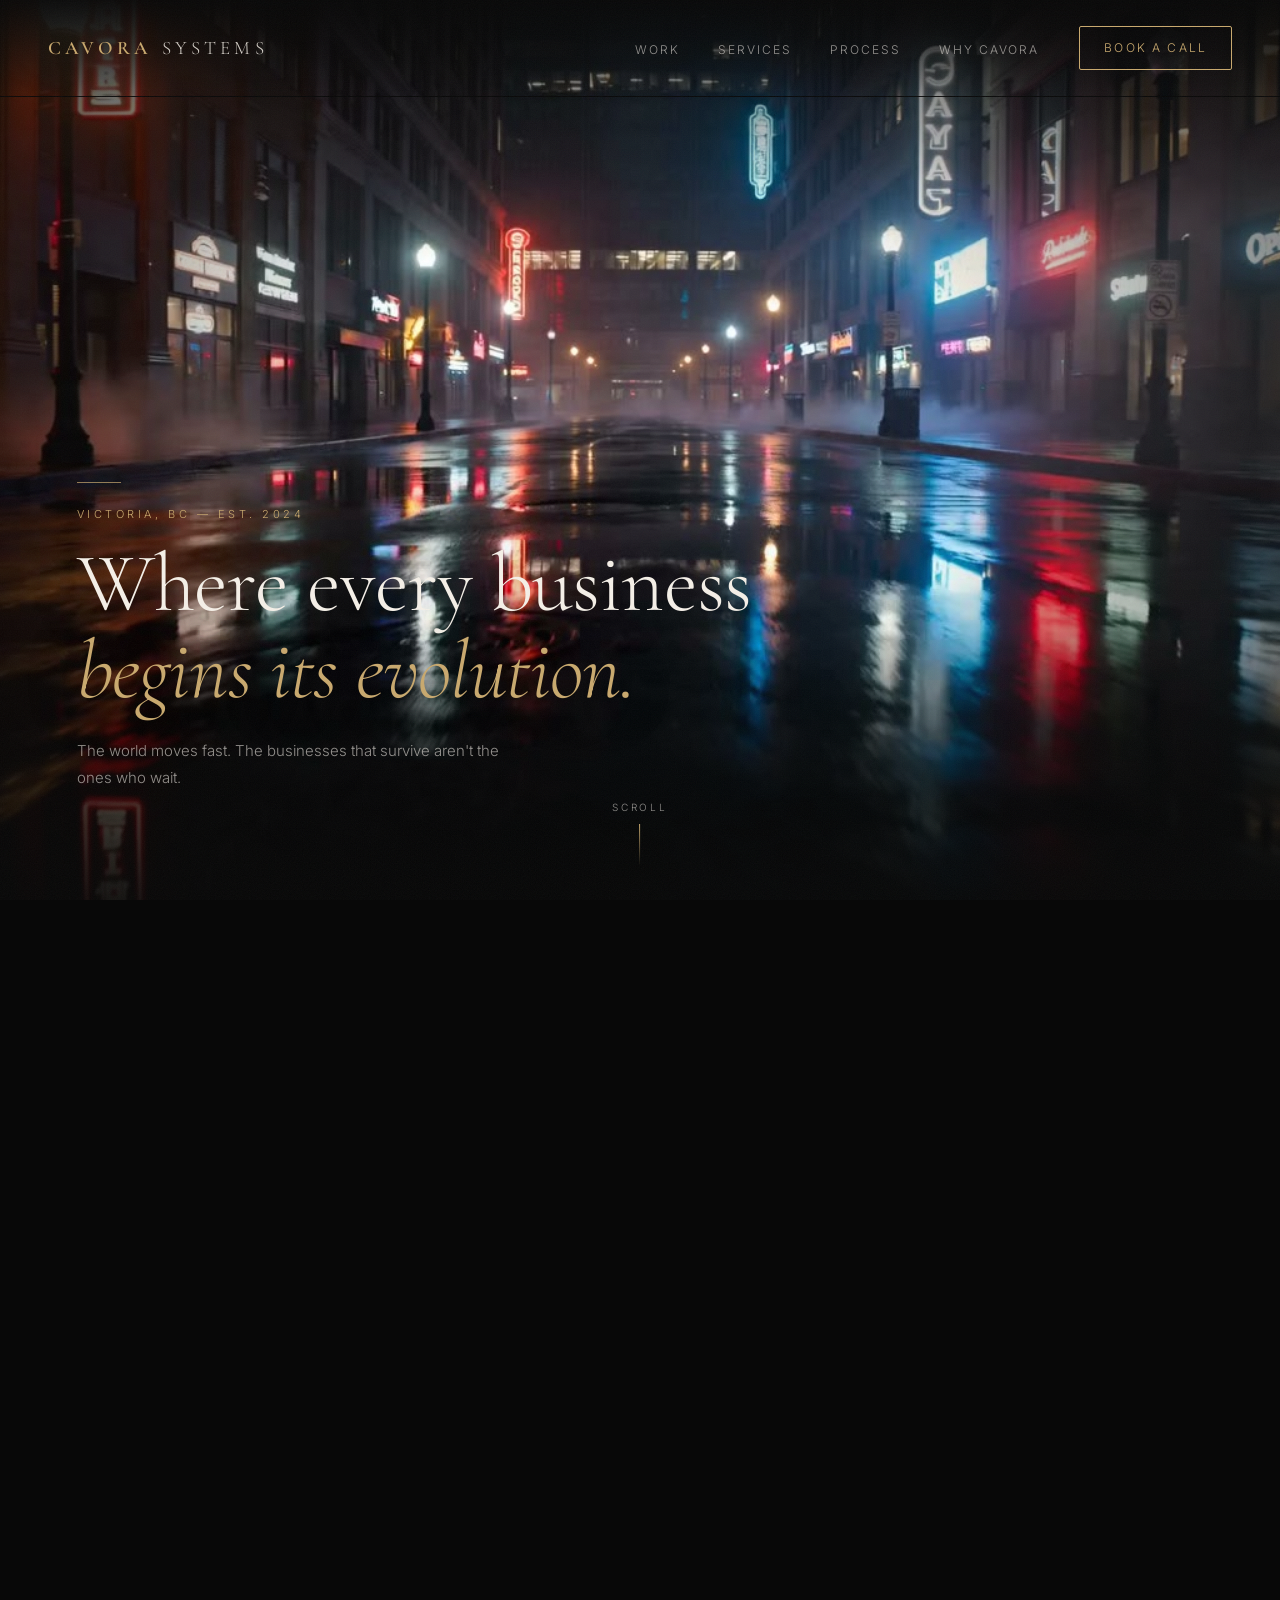
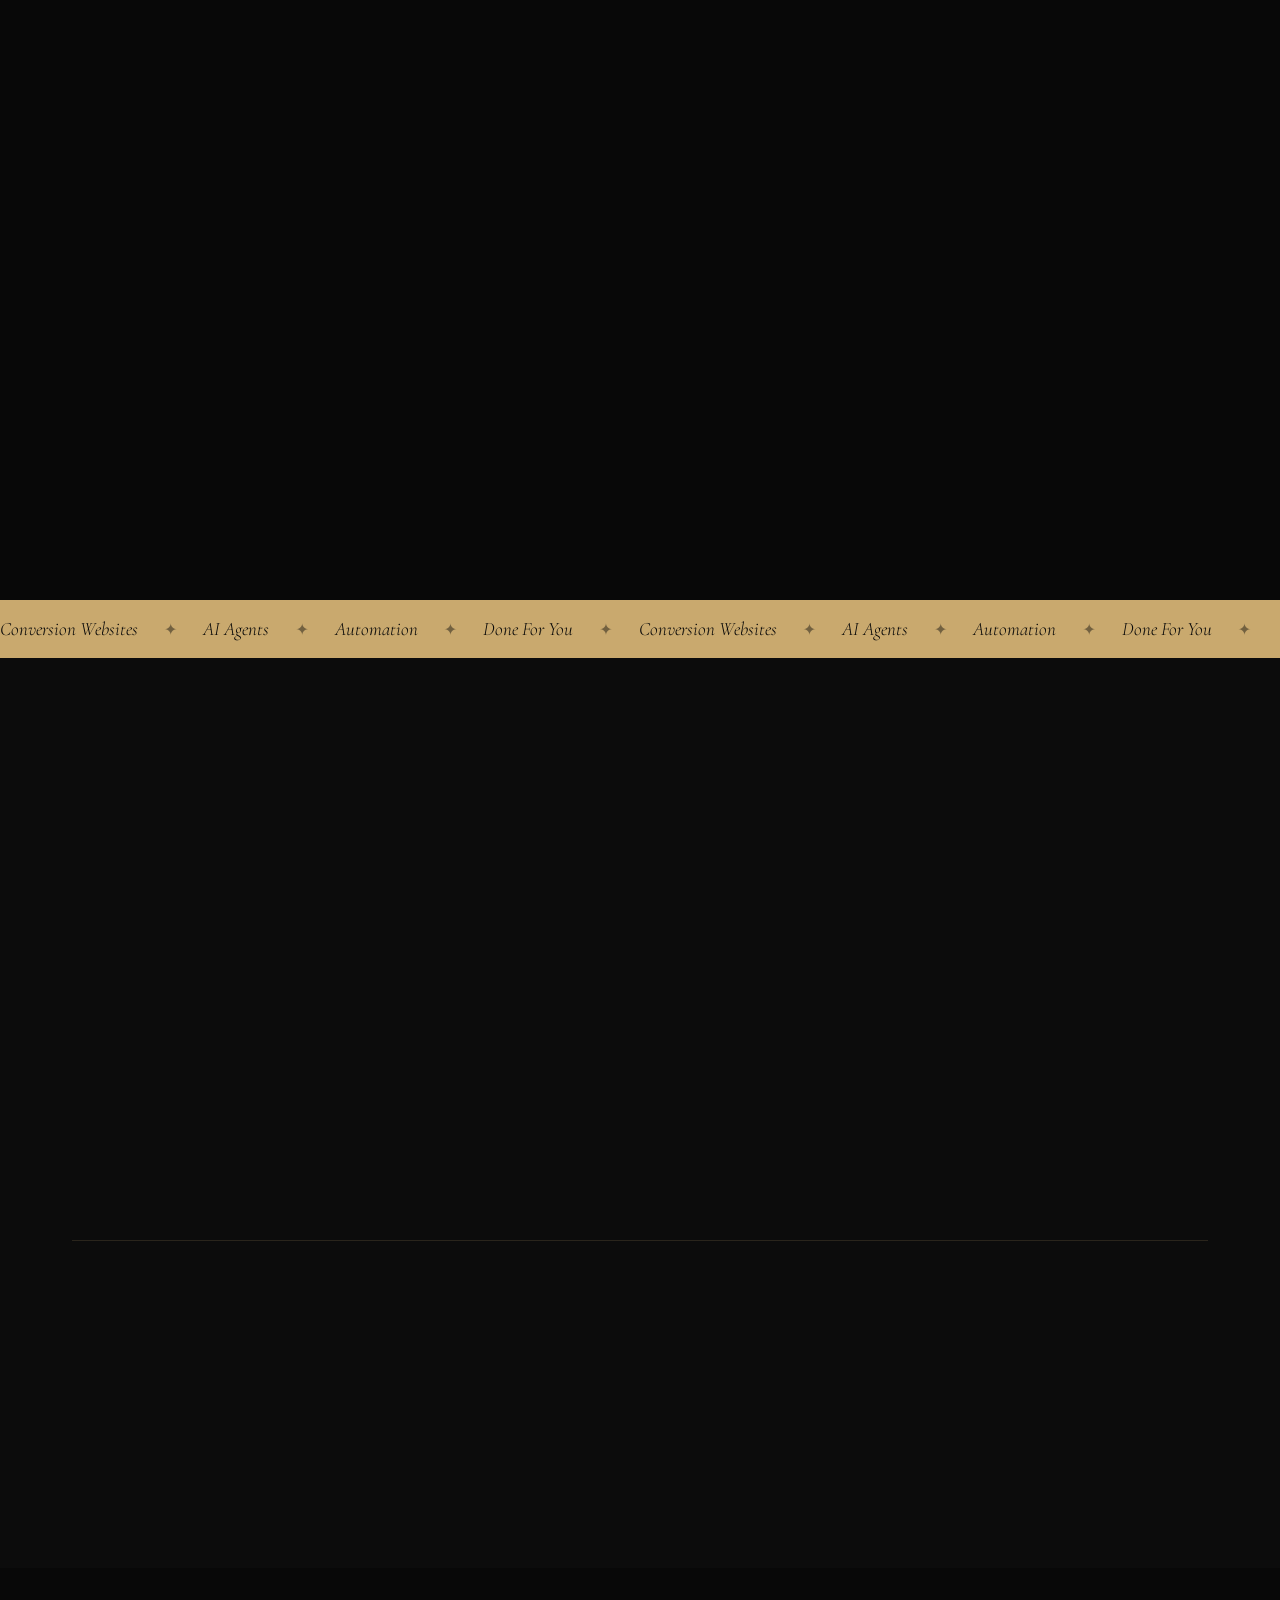
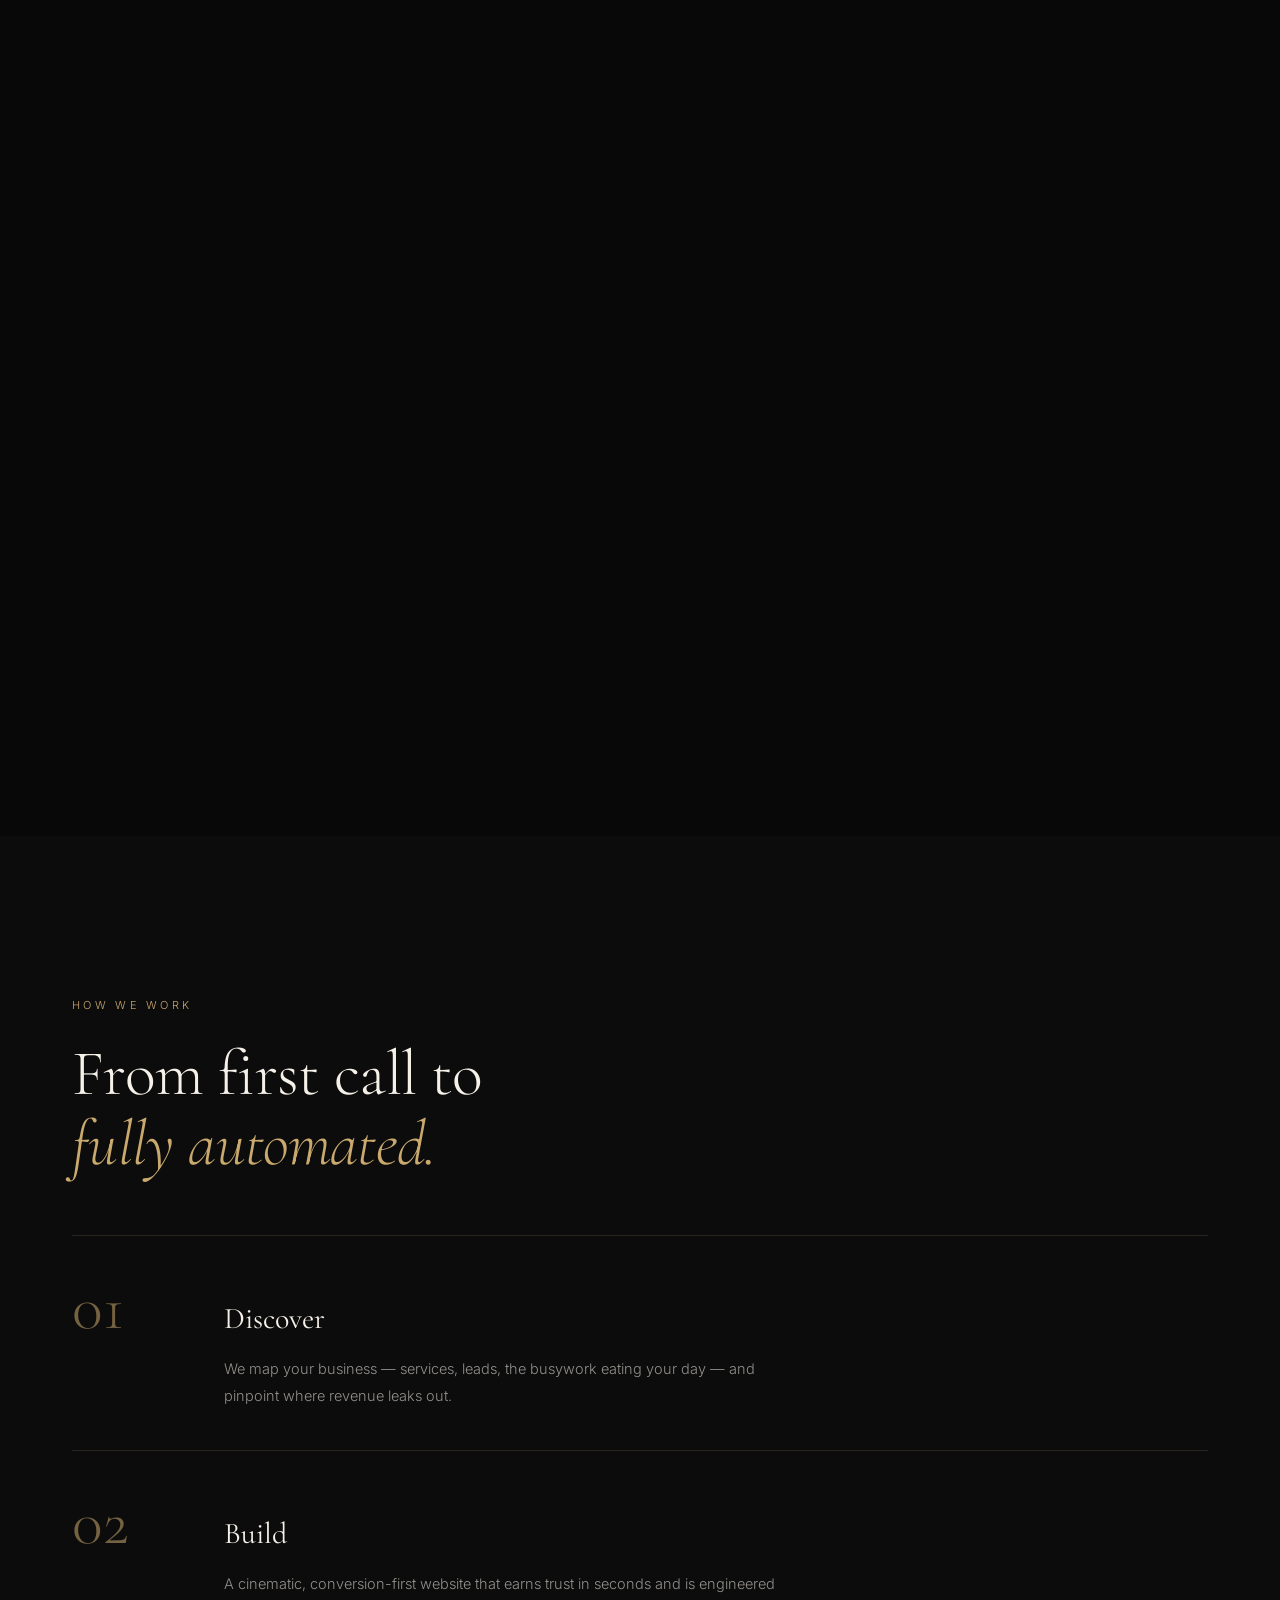
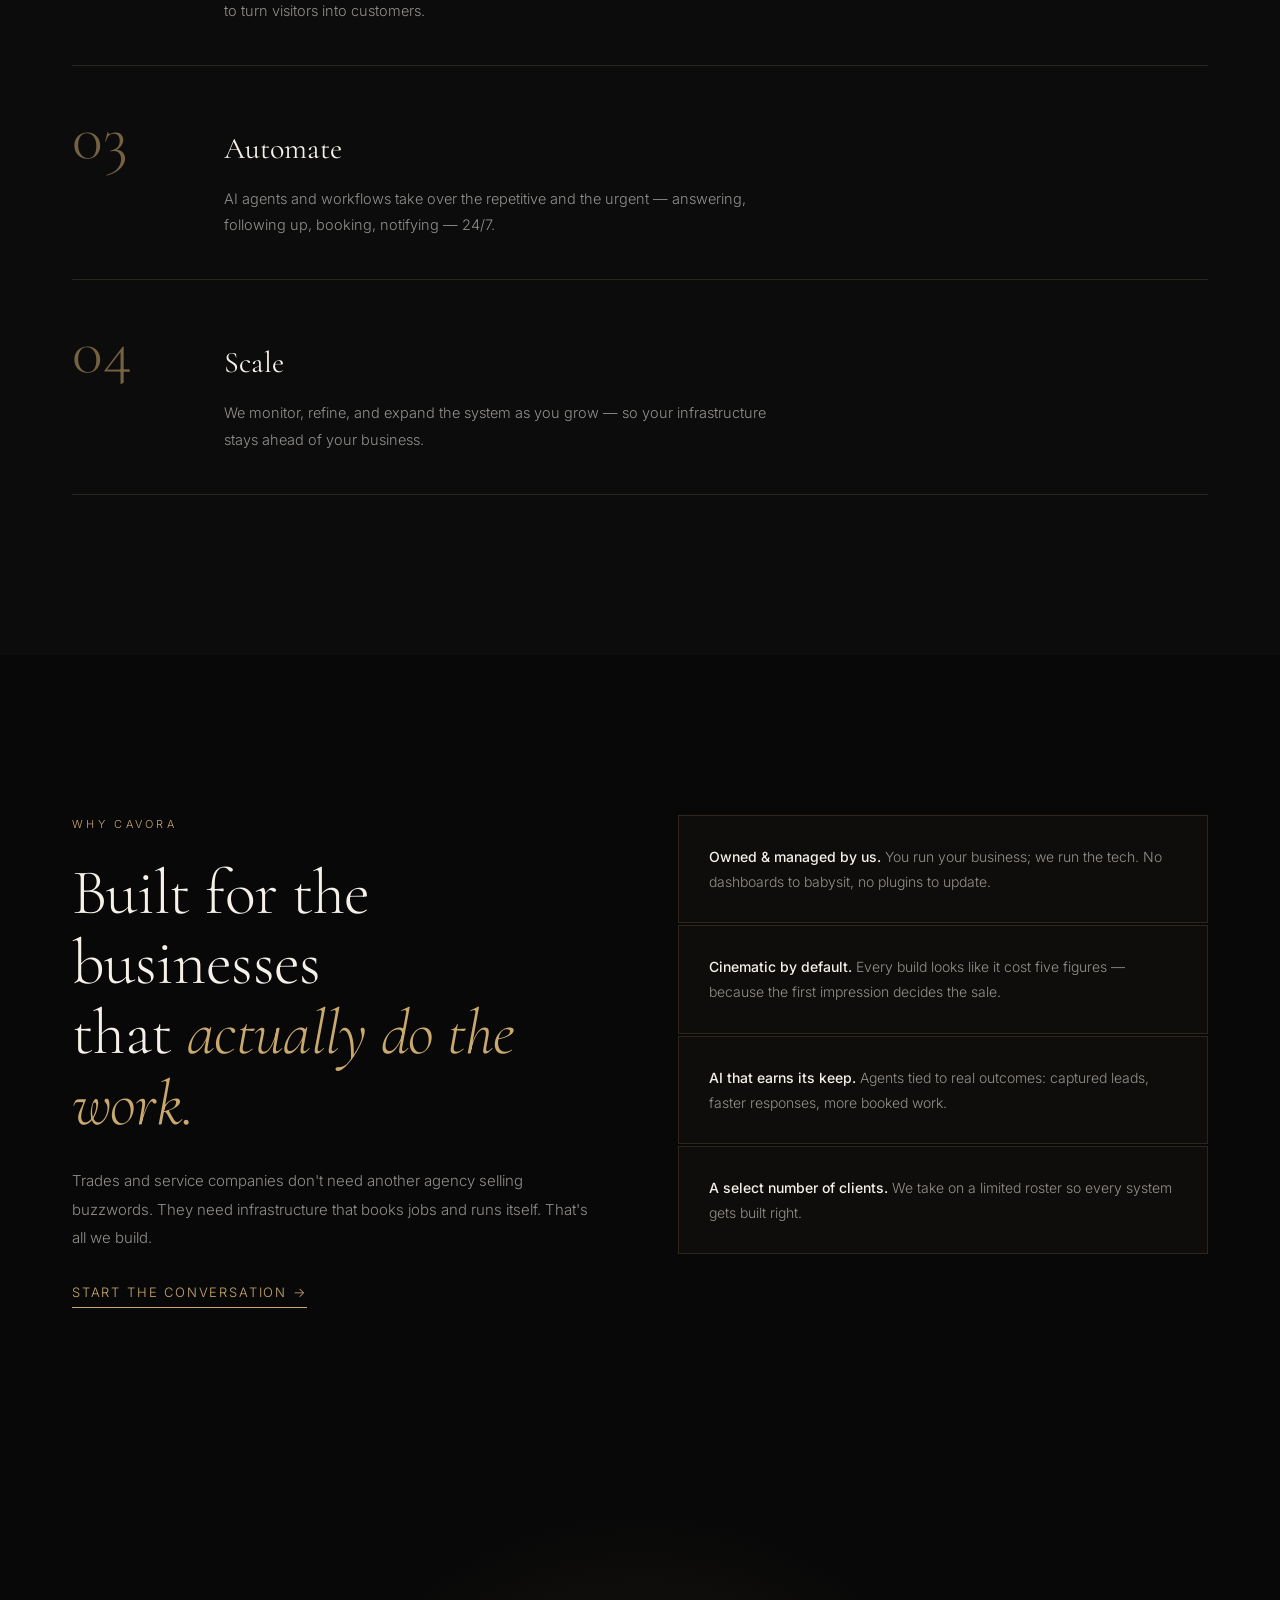
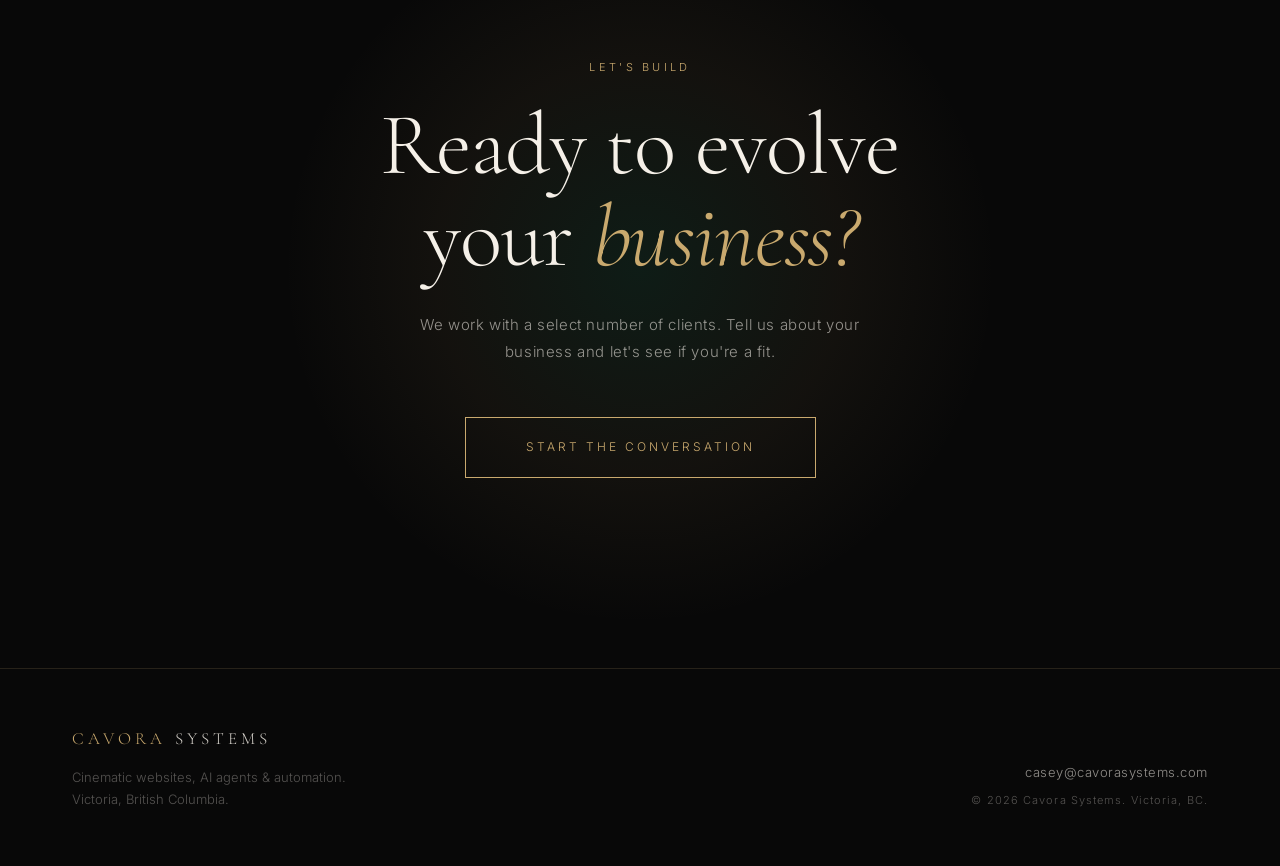
==== index.html @ 59f04291 "Cavora Systems cinematic site — fixed logo reveal, mobile-safe hero, premium polish Co-Authored-By: " ====
<!DOCTYPE html>
<html lang="en">
<head>
<meta charset="UTF-8" />
<meta name="viewport" content="width=device-width, initial-scale=1.0" />

<title>Cavora Systems — Conversion Websites &amp; AI Automation | Victoria, BC</title>
<meta name="description" content="Cavora Systems builds done-for-you digital infrastructure — cinematic conversion websites, AI agents, and automation — for trades and service businesses serious about growth." />
<meta name="theme-color" content="#080808" />
<link rel="canonical" href="https://cavorasystems.com/" />

<!-- Open Graph -->
<meta property="og:type" content="website" />
<meta property="og:site_name" content="Cavora Systems" />
<meta property="og:title" content="Cavora Systems — Your business, rewired." />
<meta property="og:description" content="Cinematic conversion websites, AI agents, and automation for businesses that are serious about growth." />
<meta property="og:image" content="assets/img/poster3.jpg" />

<link rel="icon" type="image/png" href="assets/img/favicon-128.png" />
<link rel="preconnect" href="https://fonts.googleapis.com" />
<link rel="preconnect" href="https://fonts.gstatic.com" crossorigin />
<link href="https://fonts.googleapis.com/css2?family=Cormorant+Garamond:ital,wght@0,300;0,400;0,500;0,600;1,300;1,400&family=Inter:wght@300;400;500;600&display=swap" rel="stylesheet" />
<link rel="stylesheet" href="css/styles.css" />
</head>
<body class="is-loading" data-page="home">

<div id="progress-bar" aria-hidden="true"></div>
<div class="grain" aria-hidden="true"></div>
<div class="cursor-dot" id="cursor-dot" aria-hidden="true"></div>

<!-- NAV -->
<nav id="main-nav">
  <a href="#top" class="nav-logo">Cavora<span>Systems</span></a>
  <ul class="nav-links">
    <li><a href="#work">Work</a></li>
    <li><a href="#services">Services</a></li>
    <li><a href="#process">Process</a></li>
    <li><a href="#why">Why Cavora</a></li>
  </ul>
  <a href="#contact" class="nav-cta">Book a Call</a>
  <button class="nav-toggle" id="nav-toggle" aria-label="Open menu" aria-expanded="false"><span></span><span></span><span></span></button>
</nav>

<div class="mobile-menu" id="mobile-menu" aria-hidden="true">
  <ul>
    <li><a href="#work">Work</a></li>
    <li><a href="#services">Services</a></li>
    <li><a href="#process">Process</a></li>
    <li><a href="#why">Why Cavora</a></li>
    <li><a href="#contact" class="m-cta">Book a Call</a></li>
  </ul>
</div>

<span id="top"></span>

<!-- ── SCROLLYTELL HERO ── -->
<div id="scroll-container">
  <div id="video-stage">
    <video class="video-layer" id="clip1" muted playsinline preload="auto" poster="assets/img/poster1.jpg">
      <source src="assets/video/clip1-street.mp4" type="video/mp4" />
    </video>
    <video class="video-layer" id="clip2" muted playsinline preload="auto" poster="assets/img/poster2.jpg">
      <source src="assets/video/clip2-neurons.mp4" type="video/mp4" />
    </video>
    <video class="video-layer" id="clip3" muted playsinline preload="auto" poster="assets/img/poster3.jpg">
      <source src="assets/video/clip3-logo.mp4" type="video/mp4" />
    </video>

    <div id="text-panels">
      <div class="panel" id="panel-1">
        <div class="panel-rule"></div>
        <p class="panel-eyebrow">Victoria, BC — Est. 2024</p>
        <h1 class="panel-headline">Where every business<br/><em>begins its evolution.</em></h1>
        <p class="panel-body">The world moves fast. The businesses that survive aren't the ones who wait.</p>
      </div>
      <div class="panel" id="panel-2">
        <div class="panel-rule"></div>
        <p class="panel-eyebrow">Digital Infrastructure</p>
        <h2 class="panel-headline">Websites that <em>convert.</em><br/>AI agents that work.</h2>
        <p class="panel-body">We build the systems behind the businesses that are winning — so you can focus on the work that matters.</p>
      </div>
      <div class="panel" id="panel-3">
        <div class="panel-rule"></div>
        <p class="panel-eyebrow">Automation &amp; Intelligence</p>
        <h2 class="panel-headline">Your business,<br/><em>rewired.</em></h2>
        <p class="panel-body">Custom AI automation that handles the repetitive, the urgent, and the invisible — running 24/7 without you.</p>
      </div>

      <div id="panel-logo">
        <img src="assets/img/cavora-logo.png" alt="Cavora Systems" />
      </div>
    </div>

    <div class="stage-vignette" aria-hidden="true"></div>
  </div>
</div>

<div id="scroll-indicator"><span>Scroll</span><div class="scroll-line"></div></div>

<!-- ── STATEMENT MARQUEE ── -->
<div class="marquee" aria-hidden="true">
  <div class="marquee-track">
    <span>Conversion Websites</span><i>✦</i><span>AI Agents</span><i>✦</i><span>Automation</span><i>✦</i><span>Done For You</span><i>✦</i>
    <span>Conversion Websites</span><i>✦</i><span>AI Agents</span><i>✦</i><span>Automation</span><i>✦</i><span>Done For You</span><i>✦</i>
  </div>
</div>

<!-- ── WORK ── -->
<section class="section" id="work">
  <div class="section-inner">
    <p class="section-eyebrow reveal">What We Build</p>
    <h2 class="section-headline reveal">Done-for-you digital<br/>infrastructure that <em>performs.</em></h2>
    <div class="section-rule reveal"></div>
    <p class="section-lead reveal">From the first impression to the last touchpoint — websites, AI agents, and automation systems built for trades businesses and service companies who are serious about growth.</p>
    <div class="stats-row">
      <div class="stat reveal"><div class="stat-number">48<span>h</span></div><div class="stat-label">Average launch time</div></div>
      <div class="stat reveal"><div class="stat-number">24/7</div><div class="stat-label">AI agents running</div></div>
      <div class="stat reveal"><div class="stat-number">100<span>%</span></div><div class="stat-label">Done for you</div></div>
    </div>
  </div>
</section>

<!-- ── SERVICES ── -->
<section class="section section-services" id="services">
  <div class="section-inner">
    <p class="section-eyebrow reveal">Services</p>
    <h2 class="section-headline reveal">Everything your business<br/>needs to <em>dominate.</em></h2>
    <div class="services-grid">
      <div class="service-card reveal">
        <div class="service-number">01</div>
        <h3 class="service-title">Conversion Websites</h3>
        <p class="service-body">Dark, cinematic, built to convert. Not a template — a custom site that makes competitors look amateur and turns visitors into booked jobs.</p>
      </div>
      <div class="service-card reveal">
        <div class="service-number">02</div>
        <h3 class="service-title">AI Automation</h3>
        <p class="service-body">Missed-call responders, lead follow-up agents, review automation, AI receptionists. Your business capturing every lead while you sleep.</p>
      </div>
      <div class="service-card reveal">
        <div class="service-number">03</div>
        <h3 class="service-title">Full Digital Stack</h3>
        <p class="service-body">Website, CRM, booking, payments, AI agents — the complete infrastructure, designed, connected, and managed by us.</p>
      </div>
    </div>
  </div>
</section>

<!-- ── PROCESS ── -->
<section class="section section-process" id="process">
  <div class="section-inner">
    <p class="section-eyebrow reveal">How We Work</p>
    <h2 class="section-headline reveal">From first call to<br/><em>fully automated.</em></h2>
    <div class="process-list">
      <div class="process-step reveal">
        <div class="process-index">01</div>
        <div class="process-content"><h3>Discover</h3><p>We map your business — services, leads, the busywork eating your day — and pinpoint where revenue leaks out.</p></div>
      </div>
      <div class="process-step reveal">
        <div class="process-index">02</div>
        <div class="process-content"><h3>Build</h3><p>A cinematic, conversion-first website that earns trust in seconds and is engineered to turn visitors into customers.</p></div>
      </div>
      <div class="process-step reveal">
        <div class="process-index">03</div>
        <div class="process-content"><h3>Automate</h3><p>AI agents and workflows take over the repetitive and the urgent — answering, following up, booking, notifying — 24/7.</p></div>
      </div>
      <div class="process-step reveal">
        <div class="process-index">04</div>
        <div class="process-content"><h3>Scale</h3><p>We monitor, refine, and expand the system as you grow — so your infrastructure stays ahead of your business.</p></div>
      </div>
    </div>
  </div>
</section>

<!-- ── WHY CAVORA ── -->
<section class="section section-why" id="why">
  <div class="section-inner why-grid">
    <div class="why-left reveal">
      <p class="section-eyebrow">Why Cavora</p>
      <h2 class="section-headline">Built for the businesses<br/>that <em>actually do the work.</em></h2>
      <p class="section-lead">Trades and service companies don't need another agency selling buzzwords. They need infrastructure that books jobs and runs itself. That's all we build.</p>
      <a href="#contact" class="text-link">Start the conversation →</a>
    </div>
    <ul class="why-list">
      <li class="reveal"><strong>Owned &amp; managed by us.</strong> You run your business; we run the tech. No dashboards to babysit, no plugins to update.</li>
      <li class="reveal"><strong>Cinematic by default.</strong> Every build looks like it cost five figures — because the first impression decides the sale.</li>
      <li class="reveal"><strong>AI that earns its keep.</strong> Agents tied to real outcomes: captured leads, faster responses, more booked work.</li>
      <li class="reveal"><strong>A select number of clients.</strong> We take on a limited roster so every system gets built right.</li>
    </ul>
  </div>
</section>

<!-- ── CTA ── -->
<section class="cta-section" id="contact">
  <div class="cta-glow" aria-hidden="true"></div>
  <p class="section-eyebrow reveal" style="text-align:center">Let's Build</p>
  <h2 class="cta-headline reveal">Ready to evolve<br/>your <em>business?</em></h2>
  <p class="cta-sub reveal">We work with a select number of clients. Tell us about your business and let's see if you're a fit.</p>
  <a class="cta-btn reveal" href="mailto:casey@cavorasystems.com?subject=Cavora%20Systems%20—%20New%20Project">Start the Conversation</a>
</section>

<footer>
  <div class="footer-brand">
    <div class="footer-logo">Cavora<span>Systems</span></div>
    <p>Cinematic websites, AI agents &amp; automation. Victoria, British Columbia.</p>
  </div>
  <div class="footer-meta">
    <a href="mailto:casey@cavorasystems.com">casey@cavorasystems.com</a>
    <span class="footer-copy">© <span id="year">2026</span> Cavora Systems. Victoria, BC.</span>
  </div>
</footer>

<script src="js/main.js"></script>
</body>
</html>
---- css/styles.css ----
/* ============================================================
   CAVORA SYSTEMS — cinematic agency site
   ============================================================ */
*, *::before, *::after { box-sizing: border-box; margin: 0; padding: 0; }

:root {
  --gold:        #C9A96E;
  --gold-bright: #E8C97A;
  --gold-deep:   #A8895180;
  --green:       #1B4332;
  --green-light: #2D6A4F;
  --black:       #080808;
  --near:        #0C0C0C;
  --panel:       #101010;
  --white:       #F5F0E8;
  --dim:         rgba(245,240,232,0.58);
  --faint:       rgba(245,240,232,0.32);
  --line:        rgba(201,169,110,0.16);
  --serif:       'Cormorant Garamond', Georgia, serif;
  --sans:        'Inter', system-ui, -apple-system, sans-serif;
  --maxw:        1180px;
  --ease:        cubic-bezier(0.22, 1, 0.36, 1);
}

html { scroll-behavior: smooth; -webkit-text-size-adjust: 100%; }
body {
  background: var(--black);
  color: var(--white);
  font-family: var(--sans);
  font-weight: 300;
  line-height: 1.7;
  overflow-x: hidden;
  cursor: default;
}
img { display: block; max-width: 100%; }
::selection { background: var(--gold); color: var(--black); }

/* film grain overlay */
.grain {
  position: fixed; inset: 0; z-index: 300; pointer-events: none; opacity: 0.045;
  background-image: url("data:image/svg+xml,%3Csvg xmlns='http://www.w3.org/2000/svg' width='180' height='180'%3E%3Cfilter id='n'%3E%3CfeTurbulence type='fractalNoise' baseFrequency='0.85' numOctaves='3'/%3E%3C/filter%3E%3Crect width='180' height='180' filter='url(%23n)'/%3E%3C/svg%3E");
}

/* ── PROGRESS BAR ── */
#progress-bar {
  position: fixed; top: 0; left: 0; height: 2px; width: 0%;
  background: linear-gradient(to right, var(--green-light), var(--gold), var(--gold-bright));
  z-index: 400;
}

/* ── CUSTOM CURSOR ── */
.cursor-dot {
  position: fixed; top: 0; left: 0; width: 7px; height: 7px; border-radius: 50%;
  background: var(--gold); pointer-events: none; z-index: 500;
  transform: translate(-50%, -50%); opacity: 0;
  transition: opacity .3s, width .25s var(--ease), height .25s var(--ease), background .25s;
  mix-blend-mode: difference;
}
.cursor-dot.active { opacity: 1; }
.cursor-dot.hover { width: 42px; height: 42px; background: rgba(201,169,110,0.35); }

/* ── NAV ── */
#main-nav {
  position: fixed; top: 0; left: 0; right: 0; z-index: 100;
  display: flex; justify-content: space-between; align-items: center;
  padding: 26px clamp(24px, 5vw, 48px);
  background: linear-gradient(to bottom, rgba(8,8,8,0.92), transparent);
  transition: background .4s, backdrop-filter .4s, padding .4s, border-color .4s;
  border-bottom: 1px solid transparent;
}
#main-nav.scrolled {
  background: rgba(8,8,8,0.82); backdrop-filter: blur(14px);
  padding-top: 16px; padding-bottom: 16px; border-bottom-color: var(--line);
}
.nav-logo {
  font-family: var(--serif); font-size: 19px; font-weight: 600;
  letter-spacing: 0.22em; color: var(--gold); text-transform: uppercase; text-decoration: none;
  display: flex; gap: .5em;
}
.nav-logo span { color: var(--white); font-weight: 300; opacity: .85; }
.nav-links { display: flex; gap: clamp(20px, 3vw, 44px); list-style: none; margin-left: auto; margin-right: 40px; }
.nav-links a {
  color: var(--dim); text-decoration: none; font-size: 12px; letter-spacing: 0.16em;
  text-transform: uppercase; transition: color .3s; position: relative;
}
.nav-links a::after { content:''; position:absolute; left:0; bottom:-6px; width:0; height:1px; background:var(--gold); transition:width .35s var(--ease); }
.nav-links a:hover { color: var(--white); } .nav-links a:hover::after { width: 100%; }
.nav-cta {
  font-size: 12px; letter-spacing: 0.18em; text-transform: uppercase; text-decoration: none;
  color: var(--gold); border: 1px solid var(--gold); padding: 11px 24px; border-radius: 2px;
  transition: background .3s, color .3s; white-space: nowrap;
}
.nav-cta:hover { background: var(--gold); color: var(--black); }

.nav-toggle { display: none; flex-direction: column; gap: 5px; width: 40px; height: 40px;
  background: none; border: none; cursor: pointer; align-items: flex-end; justify-content: center; z-index: 120; }
.nav-toggle span { display: block; width: 26px; height: 1.5px; background: var(--white); transition: transform .3s, opacity .3s; }
body.menu-open .nav-toggle span:nth-child(1) { transform: translateY(6.5px) rotate(45deg); }
body.menu-open .nav-toggle span:nth-child(2) { opacity: 0; }
body.menu-open .nav-toggle span:nth-child(3) { transform: translateY(-6.5px) rotate(-45deg); }

.mobile-menu {
  position: fixed; inset: 0; z-index: 110; background: rgba(8,8,8,0.98); backdrop-filter: blur(16px);
  display: flex; align-items: center; justify-content: center; opacity: 0; pointer-events: none; transition: opacity .4s var(--ease);
}
body.menu-open .mobile-menu { opacity: 1; pointer-events: auto; }
.mobile-menu ul { list-style: none; text-align: center; }
.mobile-menu li { margin: 26px 0; }
.mobile-menu a { font-family: var(--serif); font-size: 2rem; font-weight: 300; color: var(--white); text-decoration: none; letter-spacing: .04em; }
.mobile-menu a:hover { color: var(--gold); }
.mobile-menu .m-cta { color: var(--gold); border: 1px solid var(--gold); padding: 14px 36px; font-family: var(--sans); font-size: .9rem; letter-spacing: .2em; text-transform: uppercase; display: inline-block; margin-top: 12px; }

/* ── SCROLLYTELL HERO ── */
#scroll-container { position: relative; height: 600vh; }
#video-stage { position: sticky; top: 0; width: 100%; height: 100vh; height: 100svh; overflow: hidden; background: var(--black); }
.video-layer { position: absolute; inset: 0; width: 100%; height: 100%; object-fit: cover; opacity: 0; }
#clip1 { opacity: 1; }
.stage-vignette { position: absolute; inset: 0; z-index: 2; pointer-events: none;
  background:
    radial-gradient(ellipse at center, transparent 38%, rgba(8,8,8,0.72) 100%),
    linear-gradient(to bottom, rgba(8,8,8,0.4), transparent 22%, transparent 70%, rgba(8,8,8,0.85)); }

#text-panels { position: absolute; inset: 0; pointer-events: none; z-index: 10; }
.panel {
  position: absolute; inset: 0; display: flex; flex-direction: column; justify-content: flex-end;
  padding: 0 clamp(24px, 6vw, 80px) clamp(70px, 12vh, 110px);
  opacity: 0; transform: translateY(24px); transition: opacity .8s var(--ease), transform .8s var(--ease);
}
.panel.visible { opacity: 1; transform: translateY(0); }
.panel-rule { width: 44px; height: 1px; background: var(--gold); opacity: .7; margin-bottom: 22px; }
.panel-eyebrow { font-size: 11px; letter-spacing: 0.32em; text-transform: uppercase; color: var(--gold); margin-bottom: 18px; }
.panel-headline {
  font-family: var(--serif); font-size: clamp(40px, 6.5vw, 84px); font-weight: 300; line-height: 1.04;
  color: var(--white); margin-bottom: 22px; max-width: 720px; letter-spacing: -0.01em;
  text-shadow: 0 4px 50px rgba(0,0,0,0.6);
}
.panel-headline em { font-style: italic; color: var(--gold); }
.panel-body { font-size: 15px; line-height: 1.85; color: var(--dim); max-width: 440px; }

#panel-logo {
  position: absolute; inset: 0; z-index: 20; display: flex; align-items: center; justify-content: center;
  opacity: 0; transition: opacity 1.1s var(--ease); pointer-events: none;
  /* veil the busy clip behind so the clean lockup dominates; energy still glows at edges */
  background: radial-gradient(ellipse 60% 55% at center, rgba(8,8,8,0.62) 0%, rgba(8,8,8,0.86) 55%, rgba(8,8,8,0.7) 100%);
}
#panel-logo.visible { opacity: 1; }
#panel-logo img {
  width: clamp(260px, 38vw, 540px);
  filter: drop-shadow(0 0 70px rgba(201,169,110,0.4)) drop-shadow(0 0 30px rgba(201,169,110,0.25));
  transform: scale(.92); transition: transform 1.4s var(--ease);
}
#panel-logo.visible img { transform: scale(1); }

#scroll-indicator {
  position: fixed; bottom: 34px; left: 50%; transform: translateX(-50%); z-index: 50;
  display: flex; flex-direction: column; align-items: center; gap: 8px; transition: opacity .5s;
}
#scroll-indicator span { font-size: 10px; letter-spacing: 0.28em; text-transform: uppercase; color: var(--dim); }
.scroll-line { width: 1px; height: 42px; background: linear-gradient(var(--gold), transparent); transform-origin: top; animation: pulse 2s var(--ease) infinite; }
@keyframes pulse { 0%,100%{ transform: scaleY(.4); opacity:.35 } 50%{ transform: scaleY(1); opacity:1 } }

/* ── MARQUEE ── */
.marquee { position: relative; z-index: 5; background: var(--gold); color: var(--black); overflow: hidden; padding: 13px 0; white-space: nowrap; }
.marquee-track { display: inline-flex; align-items: center; gap: 26px; animation: marquee 28s linear infinite; }
.marquee-track span { font-family: var(--serif); font-style: italic; font-size: 19px; }
.marquee-track i { color: rgba(8,8,8,0.45); font-style: normal; }
@keyframes marquee { from { transform: translateX(0) } to { transform: translateX(-50%) } }

/* ── SECTIONS ── */
.section { position: relative; z-index: 5; background: var(--near); padding: clamp(90px, 13vw, 160px) clamp(24px, 6vw, 72px); }
.section-services { background: var(--black); }
.section-process { background: var(--near); }
.section-why { background: var(--black); }
.section-inner { max-width: var(--maxw); margin: 0 auto; }
.section-eyebrow { font-size: 11px; letter-spacing: 0.3em; text-transform: uppercase; color: var(--gold); margin-bottom: 24px; }
.section-headline { font-family: var(--serif); font-size: clamp(34px, 5vw, 64px); font-weight: 300; line-height: 1.1; color: var(--white); max-width: 760px; letter-spacing: -0.01em; }
.section-headline em { font-style: italic; color: var(--gold); }
.section-rule { width: 60px; height: 1px; background: var(--gold); opacity: .4; margin: 36px 0; }
.section-lead { font-size: 15px; line-height: 1.9; color: var(--dim); max-width: 580px; margin-top: 28px; }

/* stats */
.stats-row { display: grid; grid-template-columns: repeat(3, 1fr); gap: 40px; margin-top: 80px; padding-top: 72px; border-top: 1px solid var(--line); }
.stat-number { font-family: var(--serif); font-size: clamp(48px, 6vw, 62px); font-weight: 300; color: var(--gold); line-height: 1; margin-bottom: 12px; }
.stat-number span { font-size: .5em; color: var(--gold-bright); }
.stat-label { font-size: 12px; letter-spacing: 0.16em; text-transform: uppercase; color: var(--dim); }

/* services */
.services-grid { display: grid; grid-template-columns: repeat(3, 1fr); gap: 2px; margin-top: 64px; }
.service-card { background: rgba(201,169,110,0.035); border: 1px solid var(--line); padding: clamp(36px, 4vw, 52px) clamp(28px, 3vw, 44px); transition: background .4s, border-color .4s, transform .4s var(--ease); }
.service-card:hover { background: rgba(201,169,110,0.07); border-color: rgba(201,169,110,0.32); transform: translateY(-6px); }
.service-number { font-family: var(--serif); font-size: 13px; color: var(--gold); opacity: .55; margin-bottom: 26px; letter-spacing: 0.2em; }
.service-title { font-family: var(--serif); font-size: 27px; font-weight: 400; color: var(--white); margin-bottom: 16px; line-height: 1.2; }
.service-body { font-size: 13.5px; line-height: 1.85; color: var(--dim); }

/* process */
.process-list { margin-top: 56px; border-top: 1px solid var(--line); }
.process-step { display: grid; grid-template-columns: 120px 1fr; gap: 32px; align-items: baseline; padding: 40px 0; border-bottom: 1px solid var(--line); transition: padding-left .4s var(--ease); }
.process-step:hover { padding-left: 14px; }
.process-index { font-family: var(--serif); font-size: clamp(40px, 5vw, 64px); font-weight: 300; color: var(--gold); opacity: .55; line-height: 1; }
.process-content h3 { font-family: var(--serif); font-size: 30px; font-weight: 400; color: var(--white); margin-bottom: 12px; }
.process-content p { font-size: 14.5px; line-height: 1.85; color: var(--dim); max-width: 560px; }

/* why */
.why-grid { display: grid; grid-template-columns: 1fr 1fr; gap: clamp(40px, 6vw, 90px); align-items: start; }
.why-left .section-headline { margin-bottom: 28px; }
.text-link { display: inline-block; margin-top: 28px; color: var(--gold); text-decoration: none; font-size: 13px; letter-spacing: 0.14em; text-transform: uppercase; border-bottom: 1px solid var(--gold); padding-bottom: 4px; transition: color .3s, border-color .3s; }
.text-link:hover { color: var(--gold-bright); }
.why-list { list-style: none; display: grid; gap: 2px; }
.why-list li { background: rgba(201,169,110,0.03); border: 1px solid var(--line); padding: 28px 30px; font-size: 14px; line-height: 1.8; color: var(--dim); transition: border-color .4s, background .4s; }
.why-list li:hover { border-color: rgba(201,169,110,0.3); background: rgba(201,169,110,0.06); }
.why-list strong { color: var(--white); font-weight: 500; }

/* CTA */
.cta-section { position: relative; z-index: 5; background: var(--black); padding: clamp(120px, 16vw, 190px) clamp(24px, 6vw, 72px); text-align: center; overflow: hidden; }
.cta-glow { position: absolute; top: 50%; left: 50%; transform: translate(-50%,-50%); width: 720px; height: 720px; pointer-events: none;
  background: radial-gradient(ellipse, rgba(27,67,50,0.34) 0%, rgba(201,169,110,0.06) 40%, transparent 70%); }
.cta-headline { font-family: var(--serif); font-size: clamp(42px, 7vw, 88px); font-weight: 300; line-height: 1.04; color: var(--white); margin-bottom: 28px; position: relative; letter-spacing: -0.015em; }
.cta-headline em { font-style: italic; color: var(--gold); }
.cta-sub { font-size: 15px; color: var(--dim); letter-spacing: 0.04em; margin: 0 auto 52px; max-width: 460px; position: relative; line-height: 1.8; }
.cta-btn { display: inline-block; padding: 19px 60px; border: 1px solid var(--gold); color: var(--gold); font-size: 12px; letter-spacing: 0.25em; text-transform: uppercase; text-decoration: none; transition: background .3s, color .3s, transform .3s var(--ease); position: relative; background: transparent; }
.cta-btn:hover { background: var(--gold); color: var(--black); transform: translateY(-3px); }

/* footer */
footer { position: relative; z-index: 5; background: var(--black); border-top: 1px solid var(--line); padding: 56px clamp(24px, 6vw, 72px); display: flex; justify-content: space-between; align-items: flex-end; gap: 24px; flex-wrap: wrap; }
.footer-logo { font-family: var(--serif); font-size: 17px; letter-spacing: 0.24em; color: var(--gold); text-transform: uppercase; display: flex; gap: .5em; }
.footer-logo span { color: var(--white); font-weight: 300; opacity: .85; }
.footer-brand p { margin-top: 12px; font-size: 13px; color: var(--faint); max-width: 320px; }
.footer-meta { display: flex; flex-direction: column; align-items: flex-end; gap: 8px; }
.footer-meta a { color: var(--dim); text-decoration: none; font-size: 13px; letter-spacing: .04em; transition: color .3s; }
.footer-meta a:hover { color: var(--gold); }
.footer-copy { font-size: 11px; letter-spacing: 0.1em; color: var(--faint); }

/* ── REVEAL ── */
.reveal { opacity: 0; transform: translateY(34px); transition: opacity .9s var(--ease), transform .9s var(--ease); }
.reveal.in-view { opacity: 1; transform: none; }

/* ── RESPONSIVE ── */
@media (max-width: 860px) {
  .nav-links, .nav-cta { display: none; }
  .nav-toggle { display: flex; }
  .stats-row { grid-template-columns: 1fr; gap: 30px; text-align: left; }
  .services-grid { grid-template-columns: 1fr; }
  .process-step { grid-template-columns: 64px 1fr; gap: 20px; }
  .why-grid { grid-template-columns: 1fr; }
  footer { flex-direction: column; align-items: flex-start; }
  .footer-meta { align-items: flex-start; }
  .cursor-dot { display: none; }
}

/* ── MOBILE HERO (no scroll-scrub) ──
   On touch/small screens the hero plays the clips as an auto montage instead of
   scrubbing on scroll (iOS blocks programmatic currentTime seeking). JS adds
   .mobile-hero to <body>. */
body.mobile-hero #scroll-container { height: 100vh; height: 100svh; }
body.mobile-hero .panel { transition: opacity .7s var(--ease), transform .7s var(--ease); }

@media (prefers-reduced-motion: reduce) {
  html { scroll-behavior: auto; }
  *, *::before, *::after { animation-duration: .001ms !important; animation-iteration-count: 1 !important; transition-duration: .001ms !important; }
  .reveal { opacity: 1; transform: none; }
}
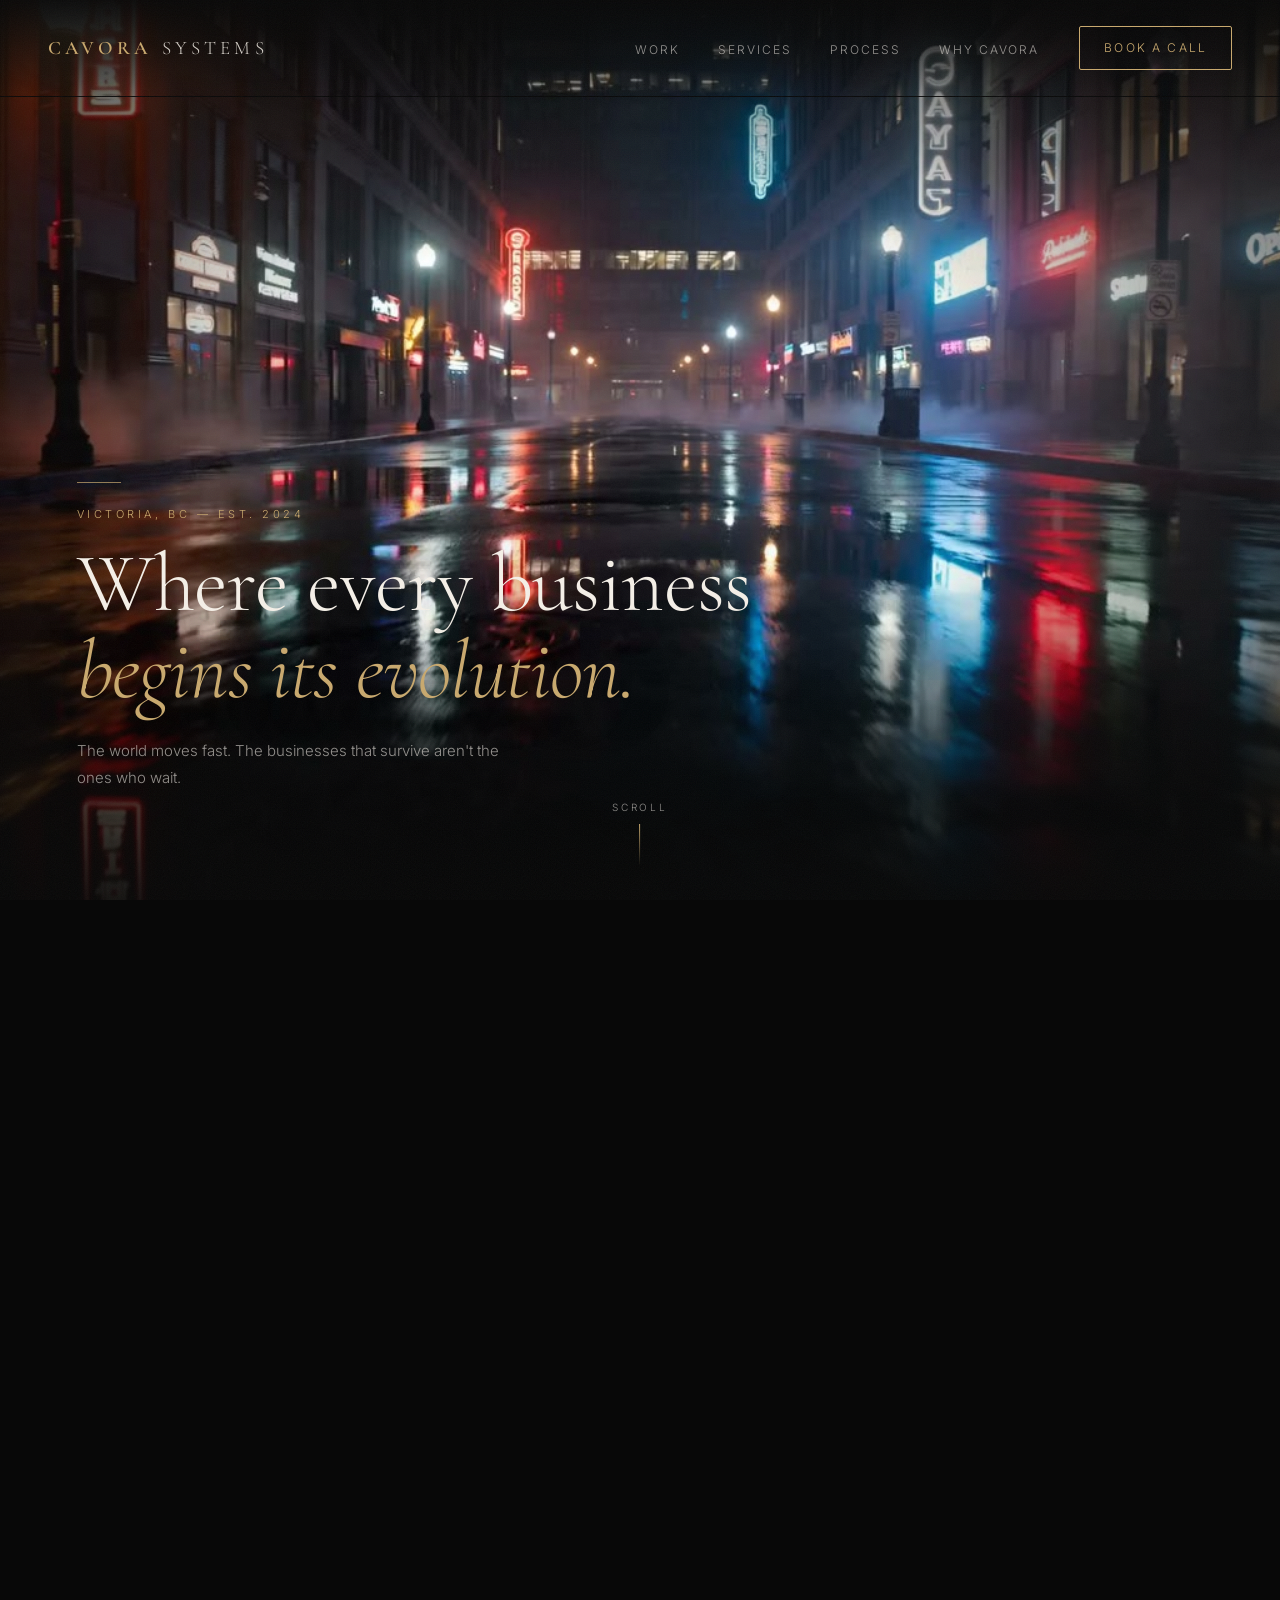
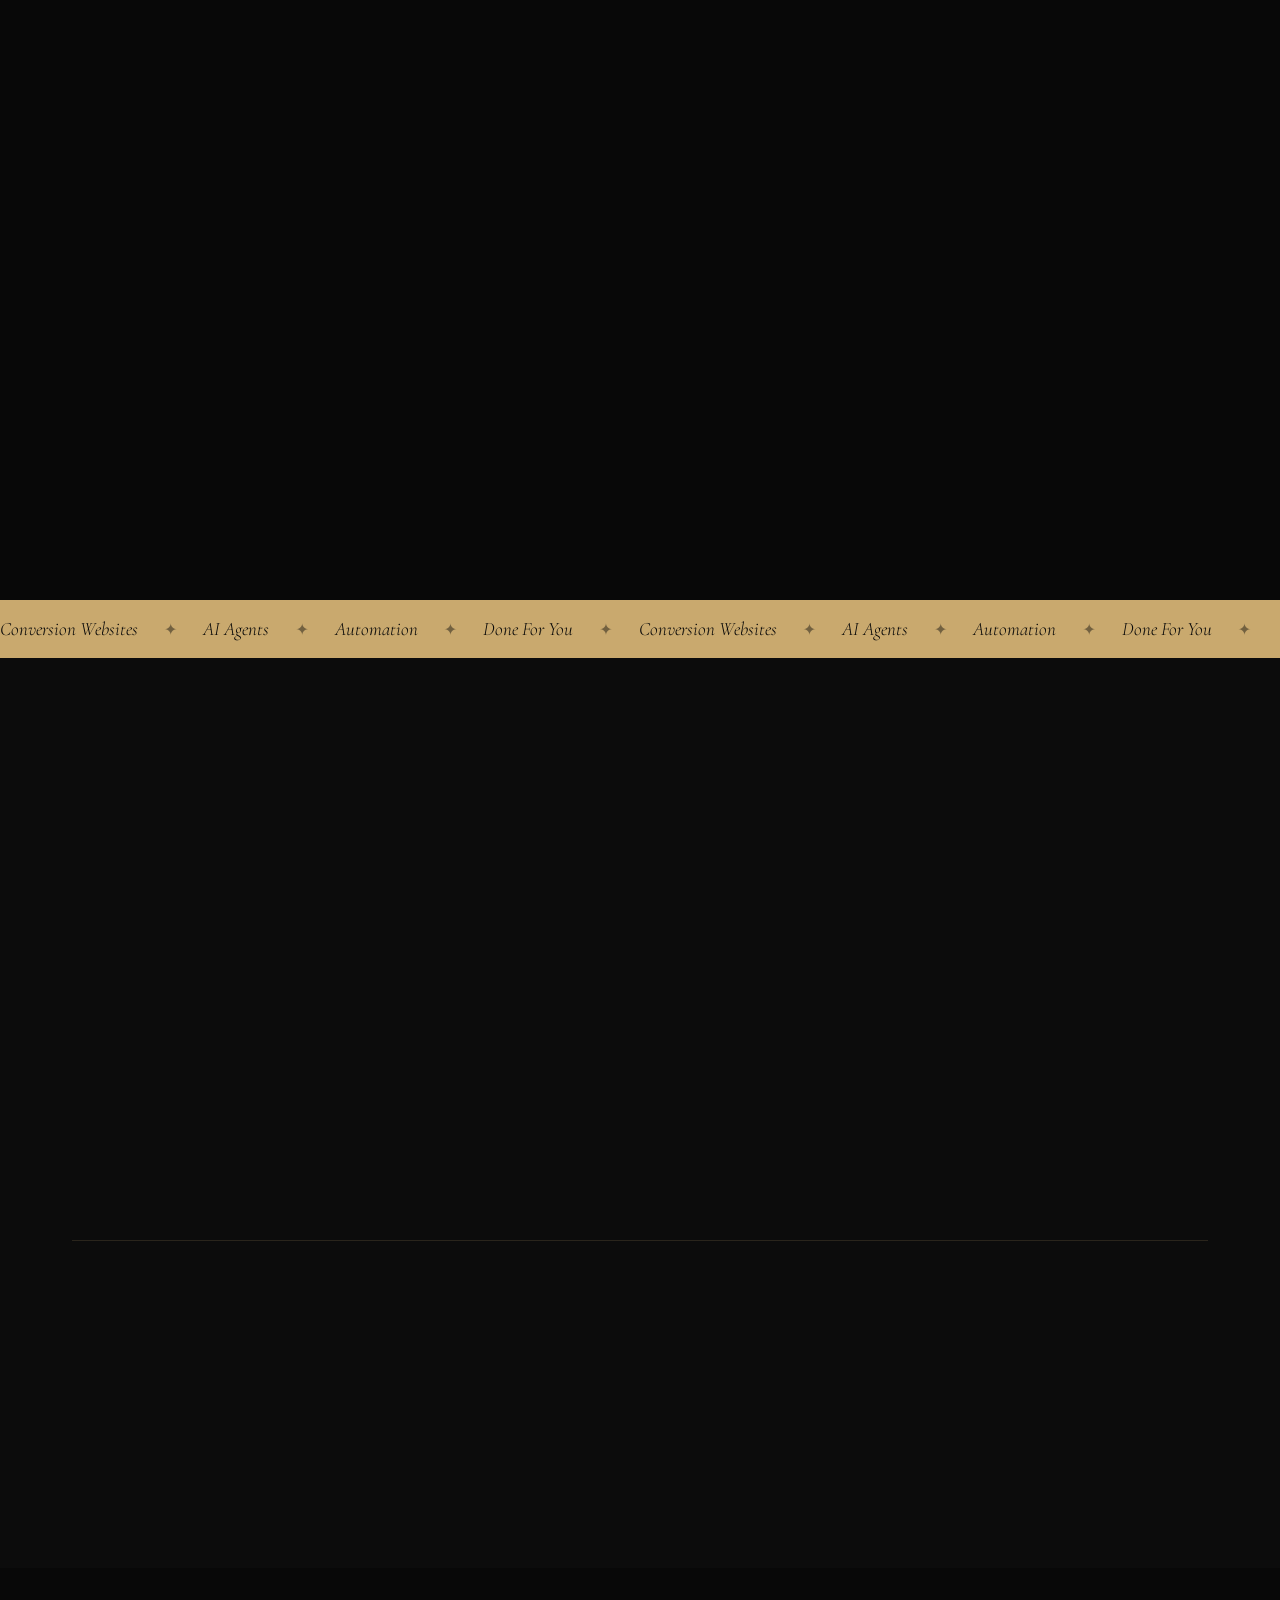
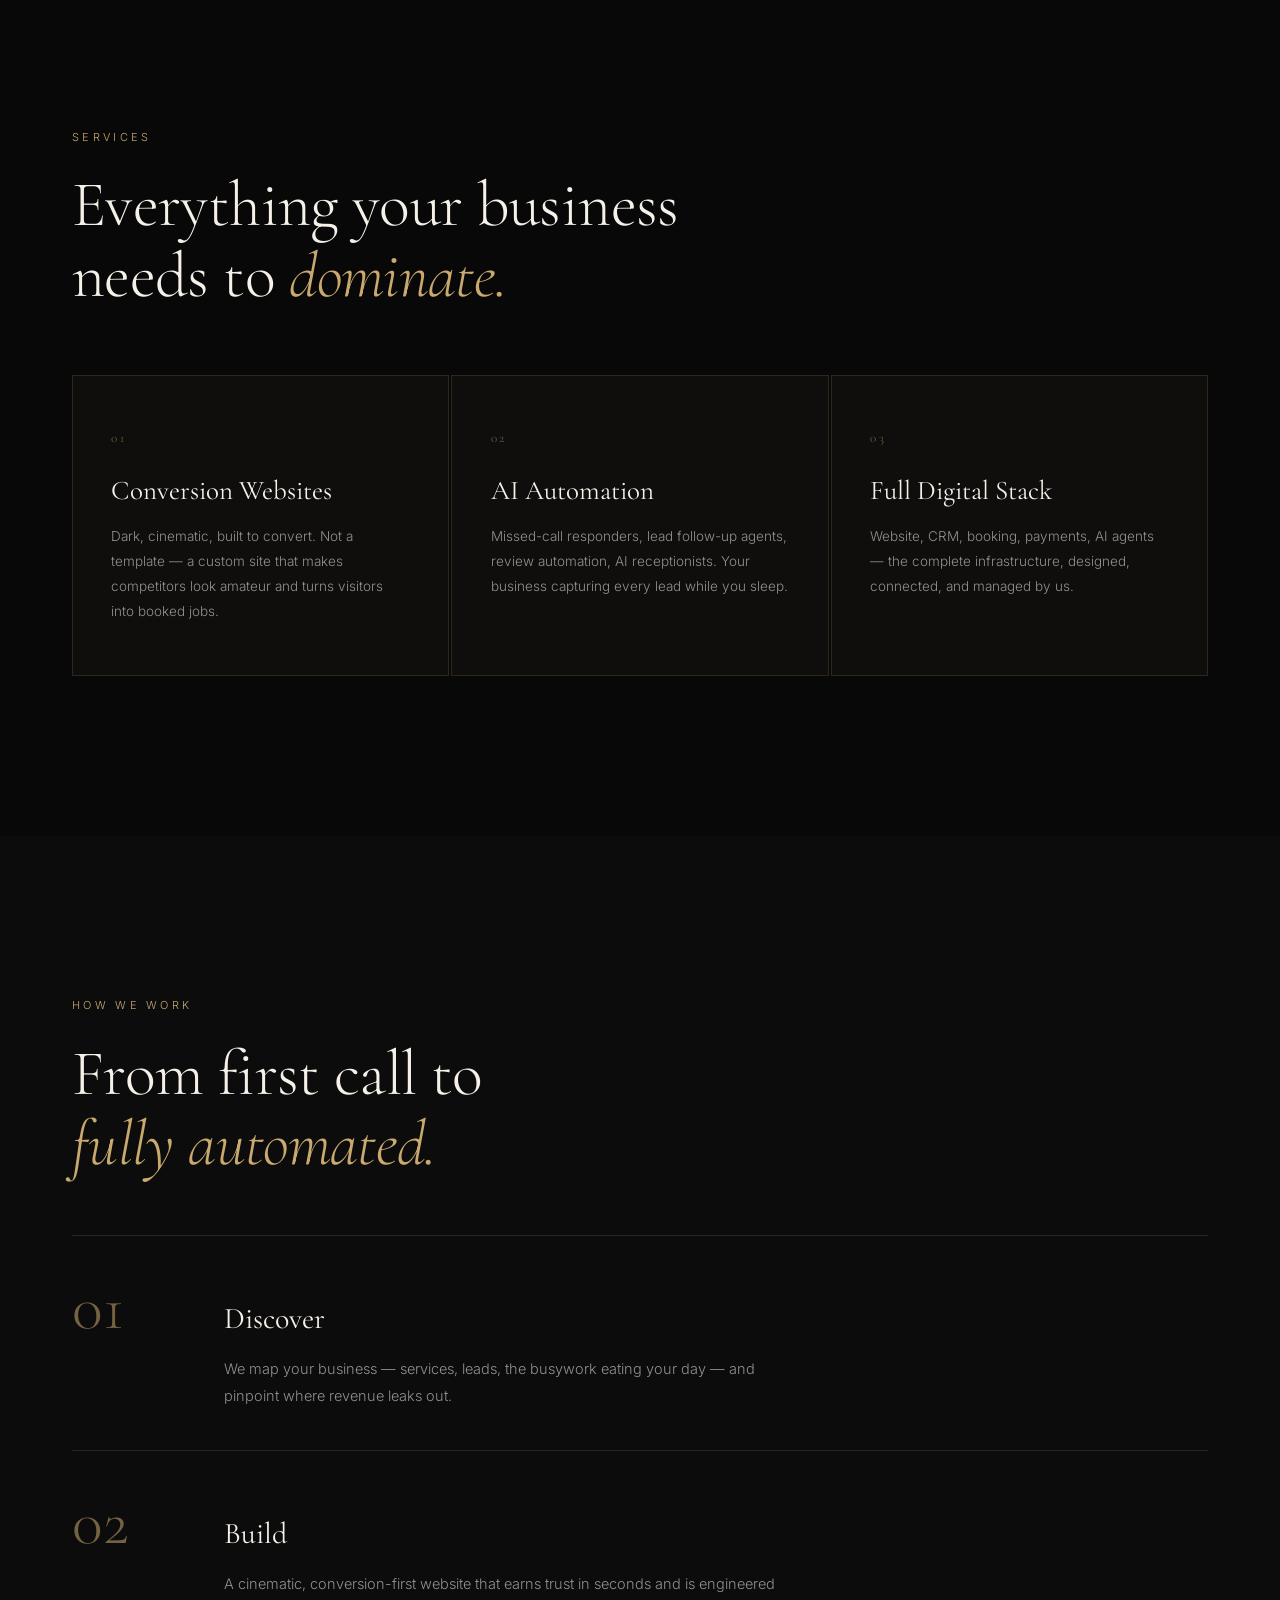
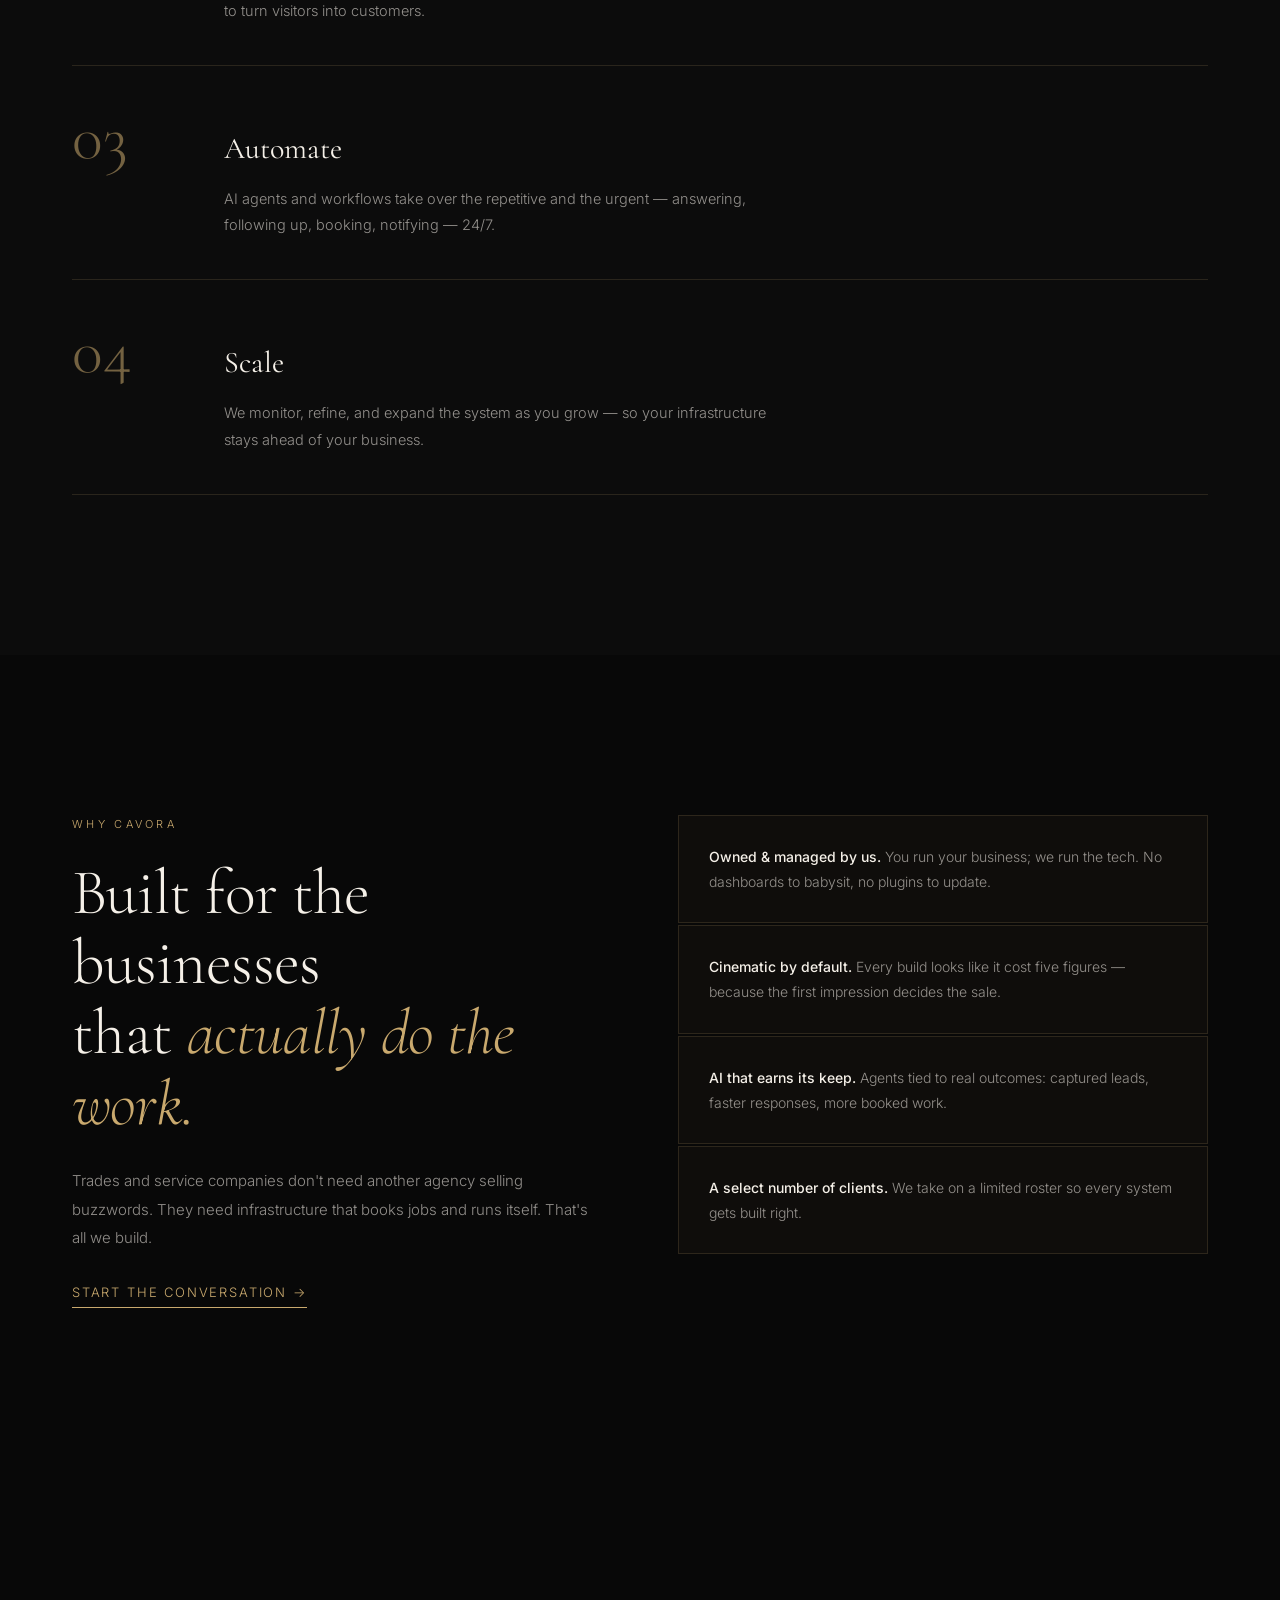
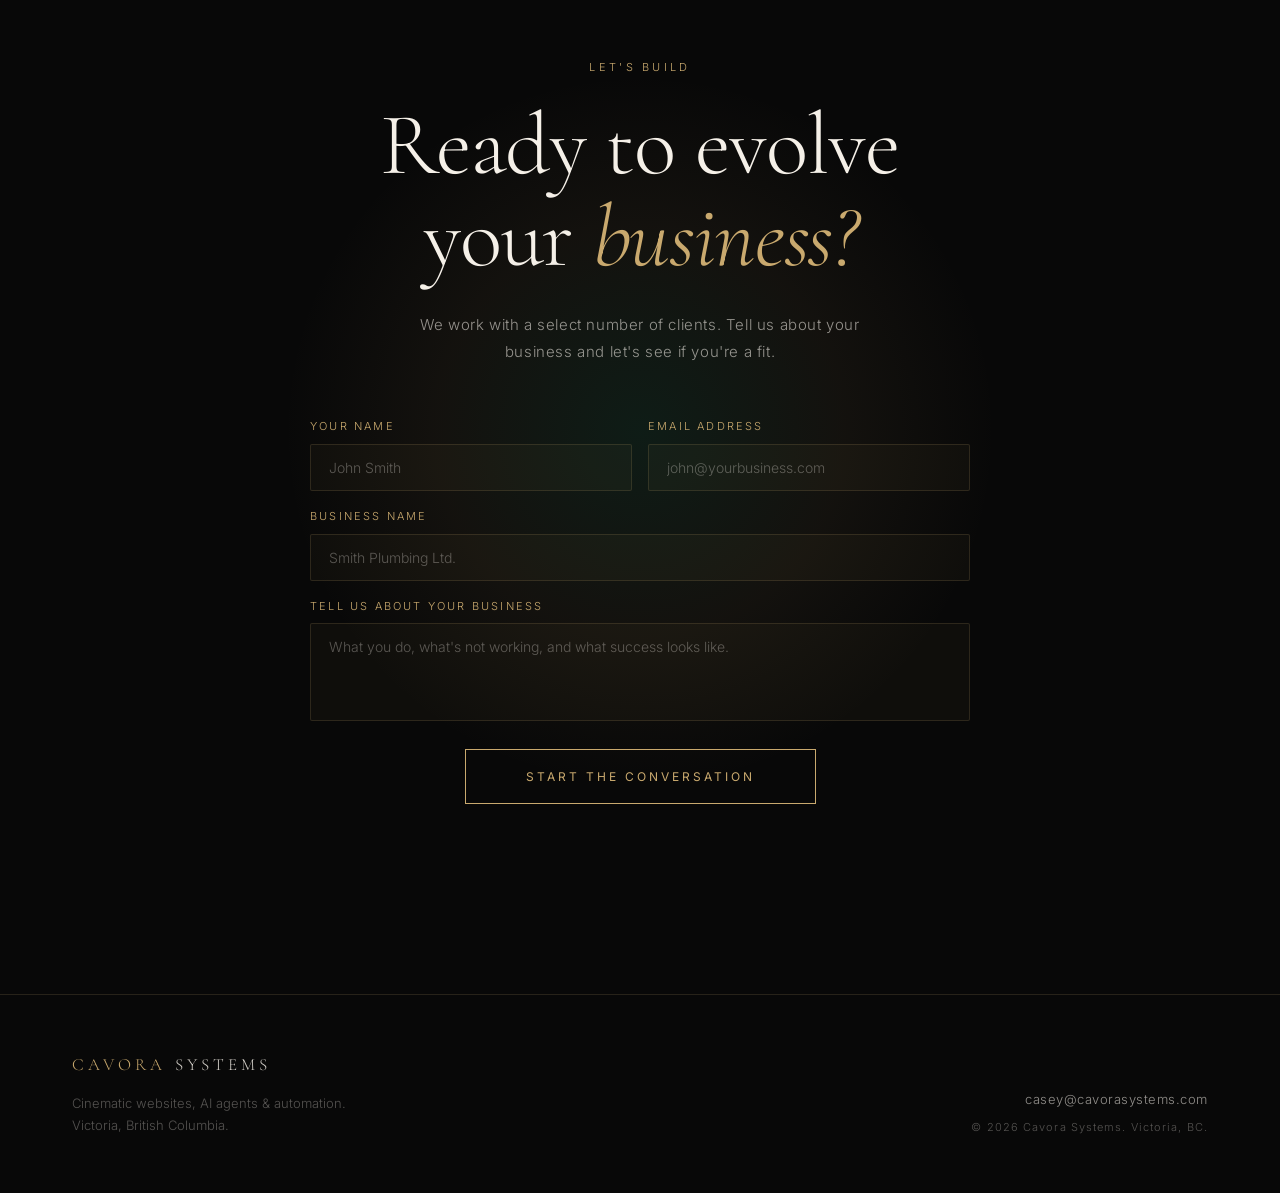
==== commit 8b164e11: "Site improvements: SEO, performance, accessibility, contact form - Fix og:image to absolute URL so s" ====
--- a/index.html
+++ b/index.html
@@ -14,13 +14,48 @@
 <meta property="og:site_name" content="Cavora Systems" />
 <meta property="og:title" content="Cavora Systems — Your business, rewired." />
 <meta property="og:description" content="Cinematic conversion websites, AI agents, and automation for businesses that are serious about growth." />
-<meta property="og:image" content="assets/img/poster3.jpg" />
+<meta property="og:image" content="https://cavorasystems.com/assets/img/poster3.jpg" />
+<meta property="og:url" content="https://cavorasystems.com/" />
+
+<!-- Twitter / X -->
+<meta name="twitter:card" content="summary_large_image" />
+<meta name="twitter:title" content="Cavora Systems — Your business, rewired." />
+<meta name="twitter:description" content="Cinematic conversion websites, AI agents, and automation for businesses that are serious about growth." />
+<meta name="twitter:image" content="https://cavorasystems.com/assets/img/poster3.jpg" />
 
 <link rel="icon" type="image/png" href="assets/img/favicon-128.png" />
+<link rel="apple-touch-icon" href="assets/img/favicon-128.png" />
 <link rel="preconnect" href="https://fonts.googleapis.com" />
 <link rel="preconnect" href="https://fonts.gstatic.com" crossorigin />
 <link href="https://fonts.googleapis.com/css2?family=Cormorant+Garamond:ital,wght@0,300;0,400;0,500;0,600;1,300;1,400&family=Inter:wght@300;400;500;600&display=swap" rel="stylesheet" />
 <link rel="stylesheet" href="css/styles.css" />
+
+<!-- Local business structured data for Google -->
+<script type="application/ld+json">
+{
+  "@context": "https://schema.org",
+  "@type": "ProfessionalService",
+  "name": "Cavora Systems",
+  "url": "https://cavorasystems.com",
+  "email": "casey@cavorasystems.com",
+  "description": "Cinematic conversion websites, AI automation agents, and full digital stacks for trades and service businesses.",
+  "address": {
+    "@type": "PostalAddress",
+    "addressLocality": "Victoria",
+    "addressRegion": "BC",
+    "addressCountry": "CA"
+  },
+  "hasOfferCatalog": {
+    "@type": "OfferCatalog",
+    "name": "Digital Services",
+    "itemListElement": [
+      { "@type": "Offer", "itemOffered": { "@type": "Service", "name": "Conversion Websites" } },
+      { "@type": "Offer", "itemOffered": { "@type": "Service", "name": "AI Automation" } },
+      { "@type": "Offer", "itemOffered": { "@type": "Service", "name": "Full Digital Stack" } }
+    ]
+  }
+}
+</script>
 </head>
 <body class="is-loading" data-page="home">
 
@@ -29,7 +64,7 @@
 <div class="cursor-dot" id="cursor-dot" aria-hidden="true"></div>
 
 <!-- NAV -->
-<nav id="main-nav">
+<nav id="main-nav" aria-label="Main navigation">
   <a href="#top" class="nav-logo">Cavora<span>Systems</span></a>
   <ul class="nav-links">
     <li><a href="#work">Work</a></li>
@@ -51,18 +86,20 @@
   </ul>
 </div>
 
+<main id="main-content">
 <span id="top"></span>
 
 <!-- ── SCROLLYTELL HERO ── -->
 <div id="scroll-container">
   <div id="video-stage">
-    <video class="video-layer" id="clip1" muted playsinline preload="auto" poster="assets/img/poster1.jpg">
+    <!-- preload="metadata" loads only duration/poster on page load; JS switches desktop to "auto" for scrubbing -->
+    <video class="video-layer" id="clip1" muted playsinline preload="metadata" poster="assets/img/poster1.jpg">
       <source src="assets/video/clip1-street.mp4" type="video/mp4" />
     </video>
-    <video class="video-layer" id="clip2" muted playsinline preload="auto" poster="assets/img/poster2.jpg">
+    <video class="video-layer" id="clip2" muted playsinline preload="metadata" poster="assets/img/poster2.jpg">
       <source src="assets/video/clip2-neurons.mp4" type="video/mp4" />
     </video>
-    <video class="video-layer" id="clip3" muted playsinline preload="auto" poster="assets/img/poster3.jpg">
+    <video class="video-layer" id="clip3" muted playsinline preload="metadata" poster="assets/img/poster3.jpg">
       <source src="assets/video/clip3-logo.mp4" type="video/mp4" />
     </video>
 
@@ -106,10 +143,10 @@
 </div>
 
 <!-- ── WORK ── -->
-<section class="section" id="work">
+<section class="section" id="work" aria-labelledby="work-heading">
   <div class="section-inner">
     <p class="section-eyebrow reveal">What We Build</p>
-    <h2 class="section-headline reveal">Done-for-you digital<br/>infrastructure that <em>performs.</em></h2>
+    <h2 class="section-headline reveal" id="work-heading">Done-for-you digital<br/>infrastructure that <em>performs.</em></h2>
     <div class="section-rule reveal"></div>
     <p class="section-lead reveal">From the first impression to the last touchpoint — websites, AI agents, and automation systems built for trades businesses and service companies who are serious about growth.</p>
     <div class="stats-row">
@@ -121,10 +158,10 @@
 </section>
 
 <!-- ── SERVICES ── -->
-<section class="section section-services" id="services">
+<section class="section section-services" id="services" aria-labelledby="services-heading">
   <div class="section-inner">
     <p class="section-eyebrow reveal">Services</p>
-    <h2 class="section-headline reveal">Everything your business<br/>needs to <em>dominate.</em></h2>
+    <h2 class="section-headline reveal" id="services-heading">Everything your business<br/>needs to <em>dominate.</em></h2>
     <div class="services-grid">
       <div class="service-card reveal">
         <div class="service-number">01</div>
@@ -146,10 +183,10 @@
 </section>
 
 <!-- ── PROCESS ── -->
-<section class="section section-process" id="process">
+<section class="section section-process" id="process" aria-labelledby="process-heading">
   <div class="section-inner">
     <p class="section-eyebrow reveal">How We Work</p>
-    <h2 class="section-headline reveal">From first call to<br/><em>fully automated.</em></h2>
+    <h2 class="section-headline reveal" id="process-heading">From first call to<br/><em>fully automated.</em></h2>
     <div class="process-list">
       <div class="process-step reveal">
         <div class="process-index">01</div>
@@ -172,11 +209,11 @@
 </section>
 
 <!-- ── WHY CAVORA ── -->
-<section class="section section-why" id="why">
+<section class="section section-why" id="why" aria-labelledby="why-heading">
   <div class="section-inner why-grid">
     <div class="why-left reveal">
       <p class="section-eyebrow">Why Cavora</p>
-      <h2 class="section-headline">Built for the businesses<br/>that <em>actually do the work.</em></h2>
+      <h2 class="section-headline" id="why-heading">Built for the businesses<br/>that <em>actually do the work.</em></h2>
       <p class="section-lead">Trades and service companies don't need another agency selling buzzwords. They need infrastructure that books jobs and runs itself. That's all we build.</p>
       <a href="#contact" class="text-link">Start the conversation →</a>
     </div>
@@ -189,14 +226,36 @@
   </div>
 </section>
 
-<!-- ── CTA ── -->
-<section class="cta-section" id="contact">
+<!-- ── CTA / CONTACT ── -->
+<section class="cta-section" id="contact" aria-labelledby="contact-heading">
   <div class="cta-glow" aria-hidden="true"></div>
   <p class="section-eyebrow reveal" style="text-align:center">Let's Build</p>
-  <h2 class="cta-headline reveal">Ready to evolve<br/>your <em>business?</em></h2>
+  <h2 class="cta-headline reveal" id="contact-heading">Ready to evolve<br/>your <em>business?</em></h2>
   <p class="cta-sub reveal">We work with a select number of clients. Tell us about your business and let's see if you're a fit.</p>
-  <a class="cta-btn reveal" href="mailto:casey@cavorasystems.com?subject=Cavora%20Systems%20—%20New%20Project">Start the Conversation</a>
-</section>
+  <!-- SETUP REQUIRED: Go to formspree.io → sign up free → New Form → copy your form ID → replace YOUR_FORM_ID below -->
+  <form class="contact-form reveal" action="https://formspree.io/f/YOUR_FORM_ID" method="POST">
+    <div class="form-row">
+      <div class="form-field">
+        <label for="cf-name">Your Name</label>
+        <input type="text" id="cf-name" name="name" placeholder="John Smith" required />
+      </div>
+      <div class="form-field">
+        <label for="cf-email">Email Address</label>
+        <input type="email" id="cf-email" name="email" placeholder="john@yourbusiness.com" required />
+      </div>
+    </div>
+    <div class="form-field">
+      <label for="cf-business">Business Name</label>
+      <input type="text" id="cf-business" name="business" placeholder="Smith Plumbing Ltd." />
+    </div>
+    <div class="form-field">
+      <label for="cf-message">Tell us about your business</label>
+      <textarea id="cf-message" name="message" rows="4" placeholder="What you do, what's not working, and what success looks like." required></textarea>
+    </div>
+    <button type="submit" class="cta-btn form-submit">Start the Conversation</button>
+  </form>
+</section>
+</main>
 
 <footer>
   <div class="footer-brand">
--- a/css/styles.css
+++ b/css/styles.css
@@ -259,3 +259,59 @@
   *, *::before, *::after { animation-duration: .001ms !important; animation-iteration-count: 1 !important; transition-duration: .001ms !important; }
   .reveal { opacity: 1; transform: none; }
 }
+
+/* ── CONTACT FORM ── */
+.contact-form {
+  max-width: 660px;
+  margin: 0 auto;
+  display: flex;
+  flex-direction: column;
+  gap: 16px;
+  position: relative;
+  text-align: left;
+}
+.form-row {
+  display: grid;
+  grid-template-columns: 1fr 1fr;
+  gap: 16px;
+}
+.form-field {
+  display: flex;
+  flex-direction: column;
+  gap: 8px;
+}
+.form-field label {
+  font-size: 11px;
+  letter-spacing: 0.2em;
+  text-transform: uppercase;
+  color: var(--gold);
+}
+.form-field input,
+.form-field textarea {
+  background: rgba(201,169,110,0.04);
+  border: 1px solid var(--line);
+  color: var(--white);
+  font-family: var(--sans);
+  font-size: 14px;
+  font-weight: 300;
+  padding: 14px 18px;
+  border-radius: 2px;
+  transition: border-color .3s;
+  outline: none;
+  resize: none;
+  width: 100%;
+}
+.form-field input::placeholder,
+.form-field textarea::placeholder { color: var(--faint); }
+.form-field input:focus,
+.form-field textarea:focus { border-color: rgba(201,169,110,0.5); }
+.form-submit {
+  align-self: center;
+  margin-top: 12px;
+  cursor: pointer;
+  font-family: var(--sans);
+  background: transparent;
+}
+@media (max-width: 860px) {
+  .form-row { grid-template-columns: 1fr; }
+}
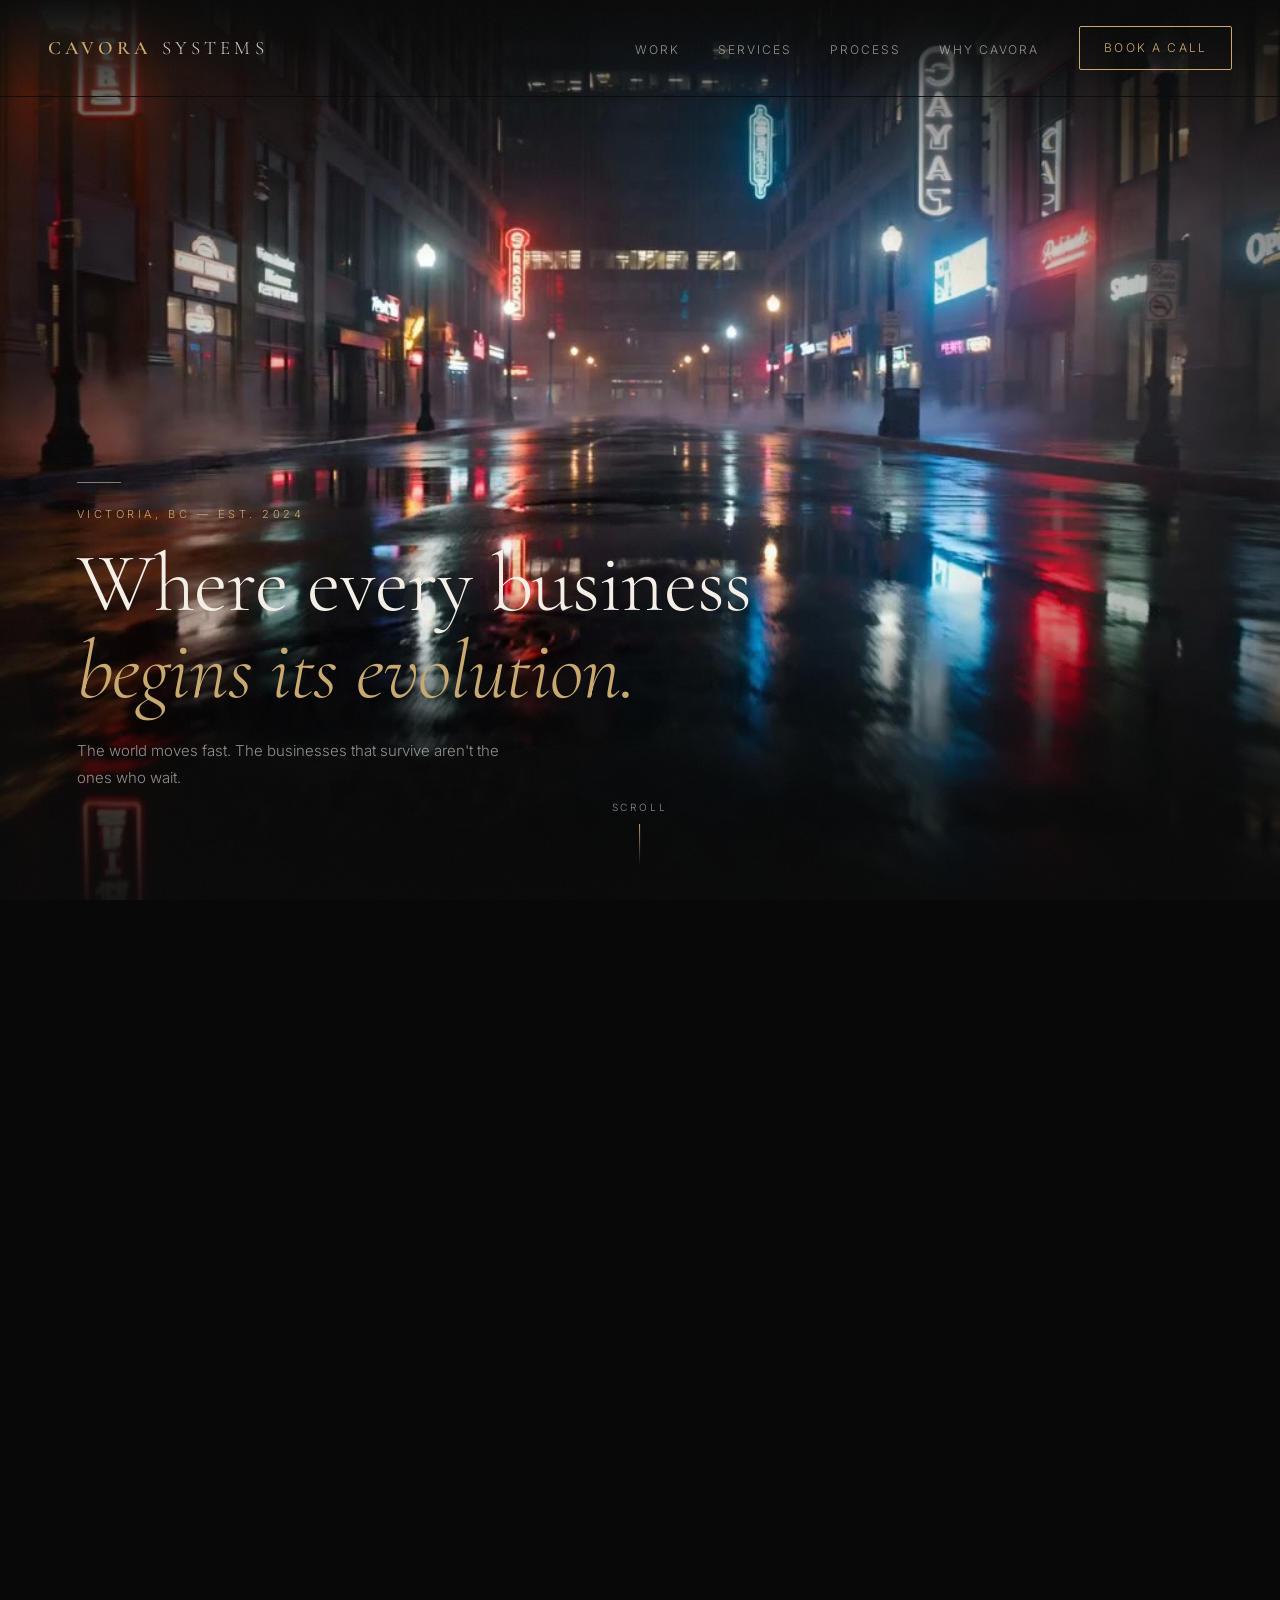
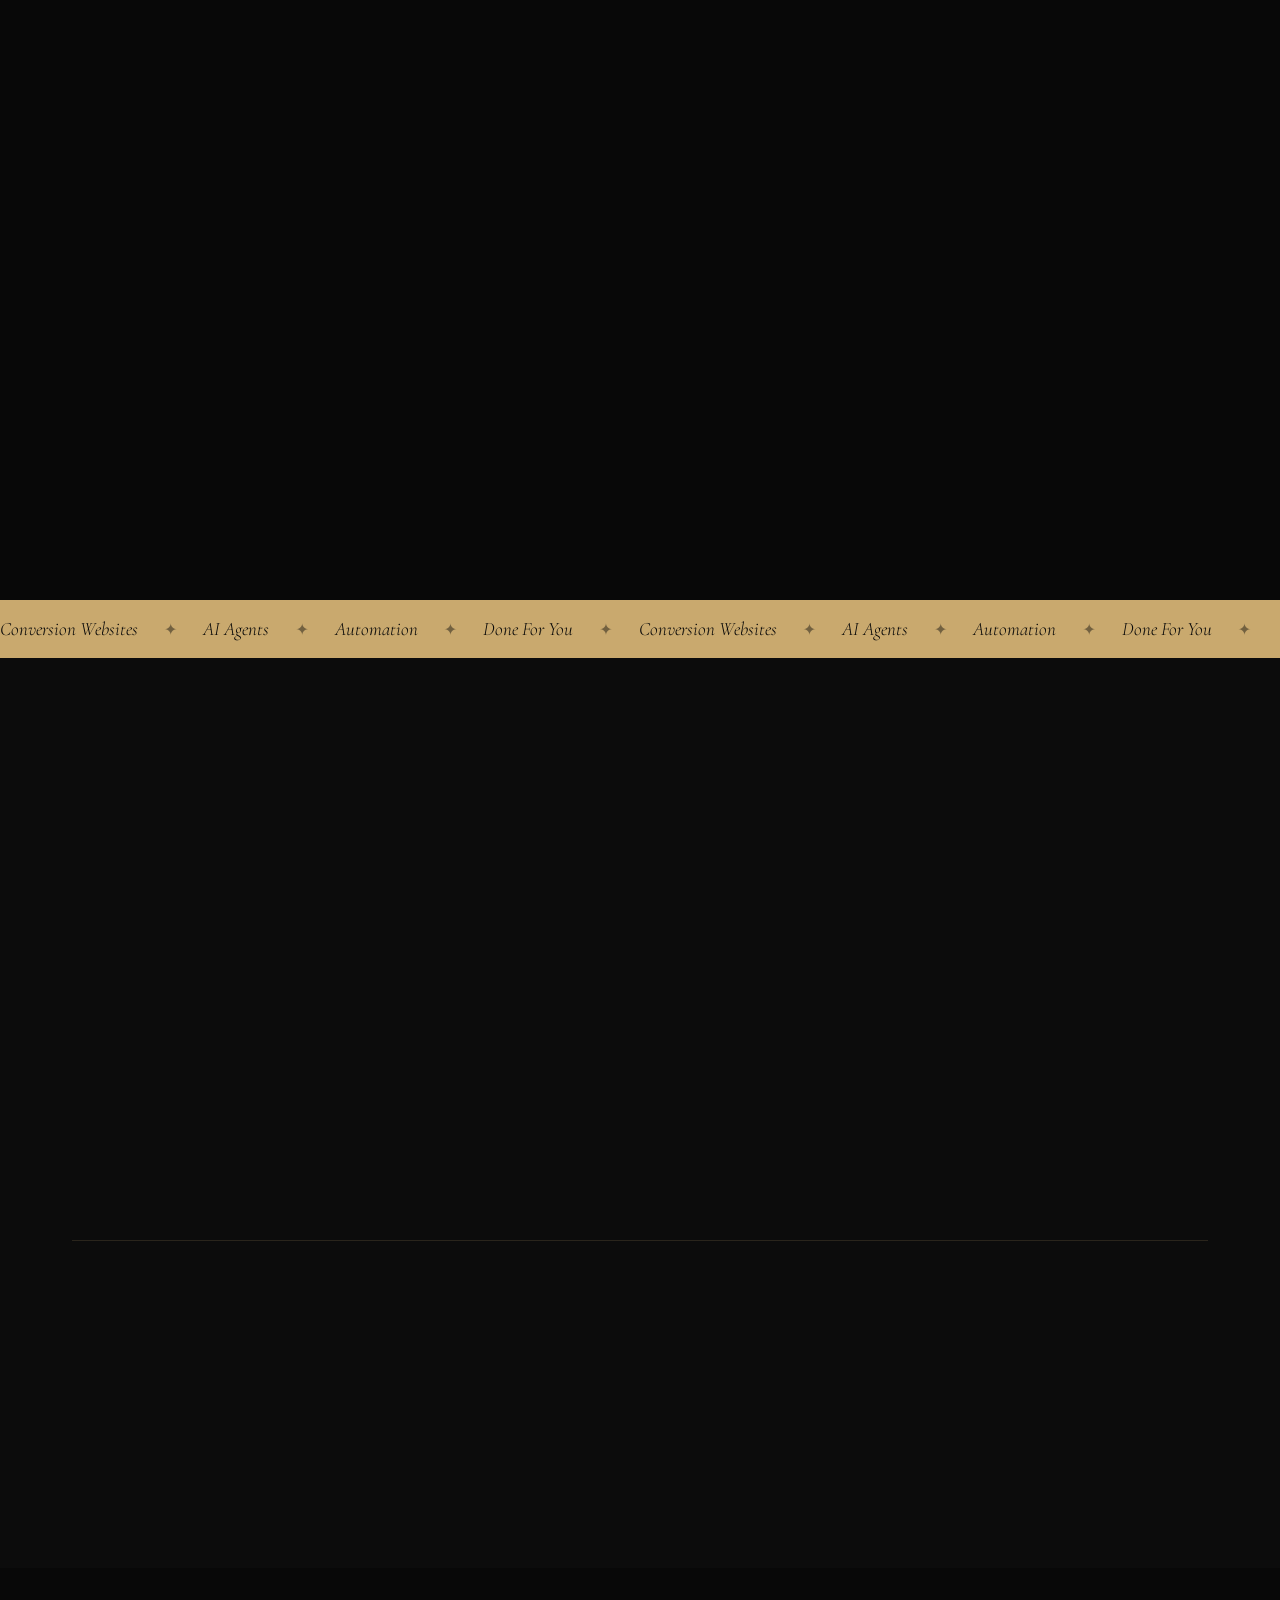
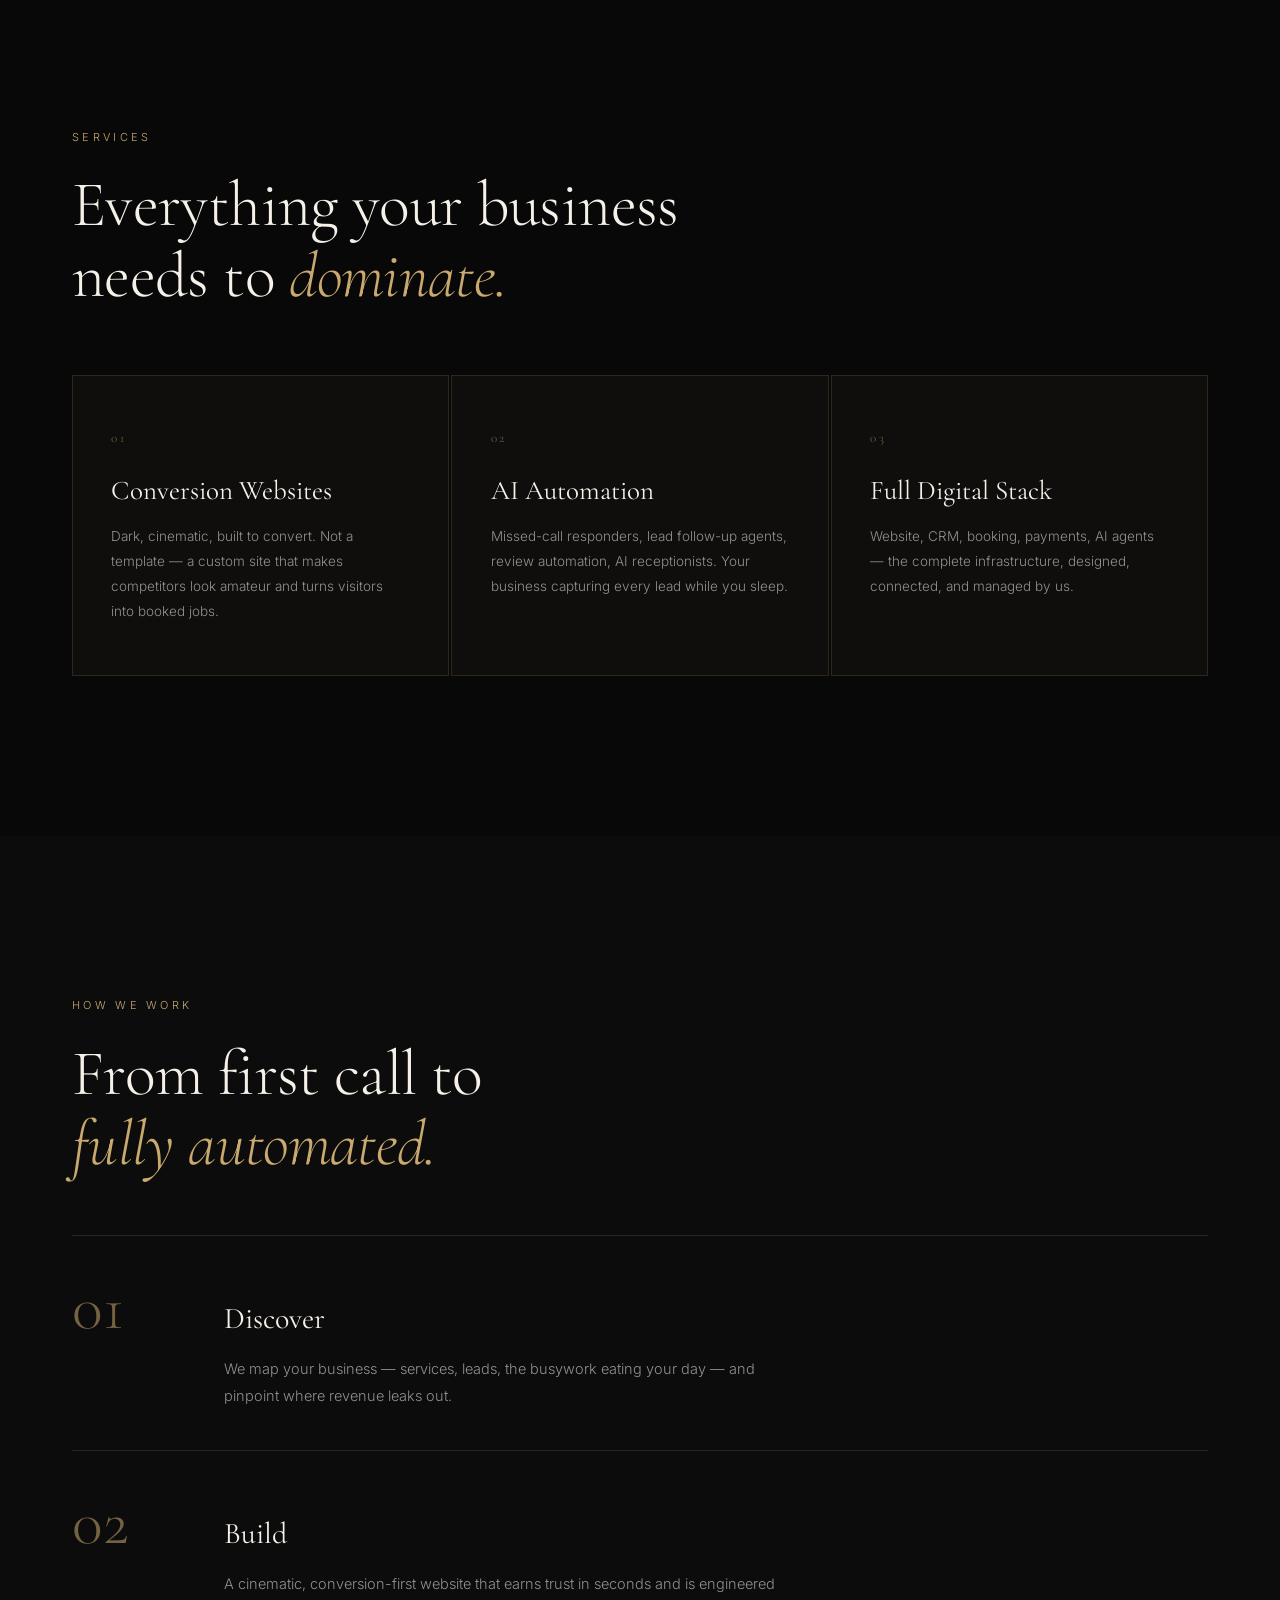
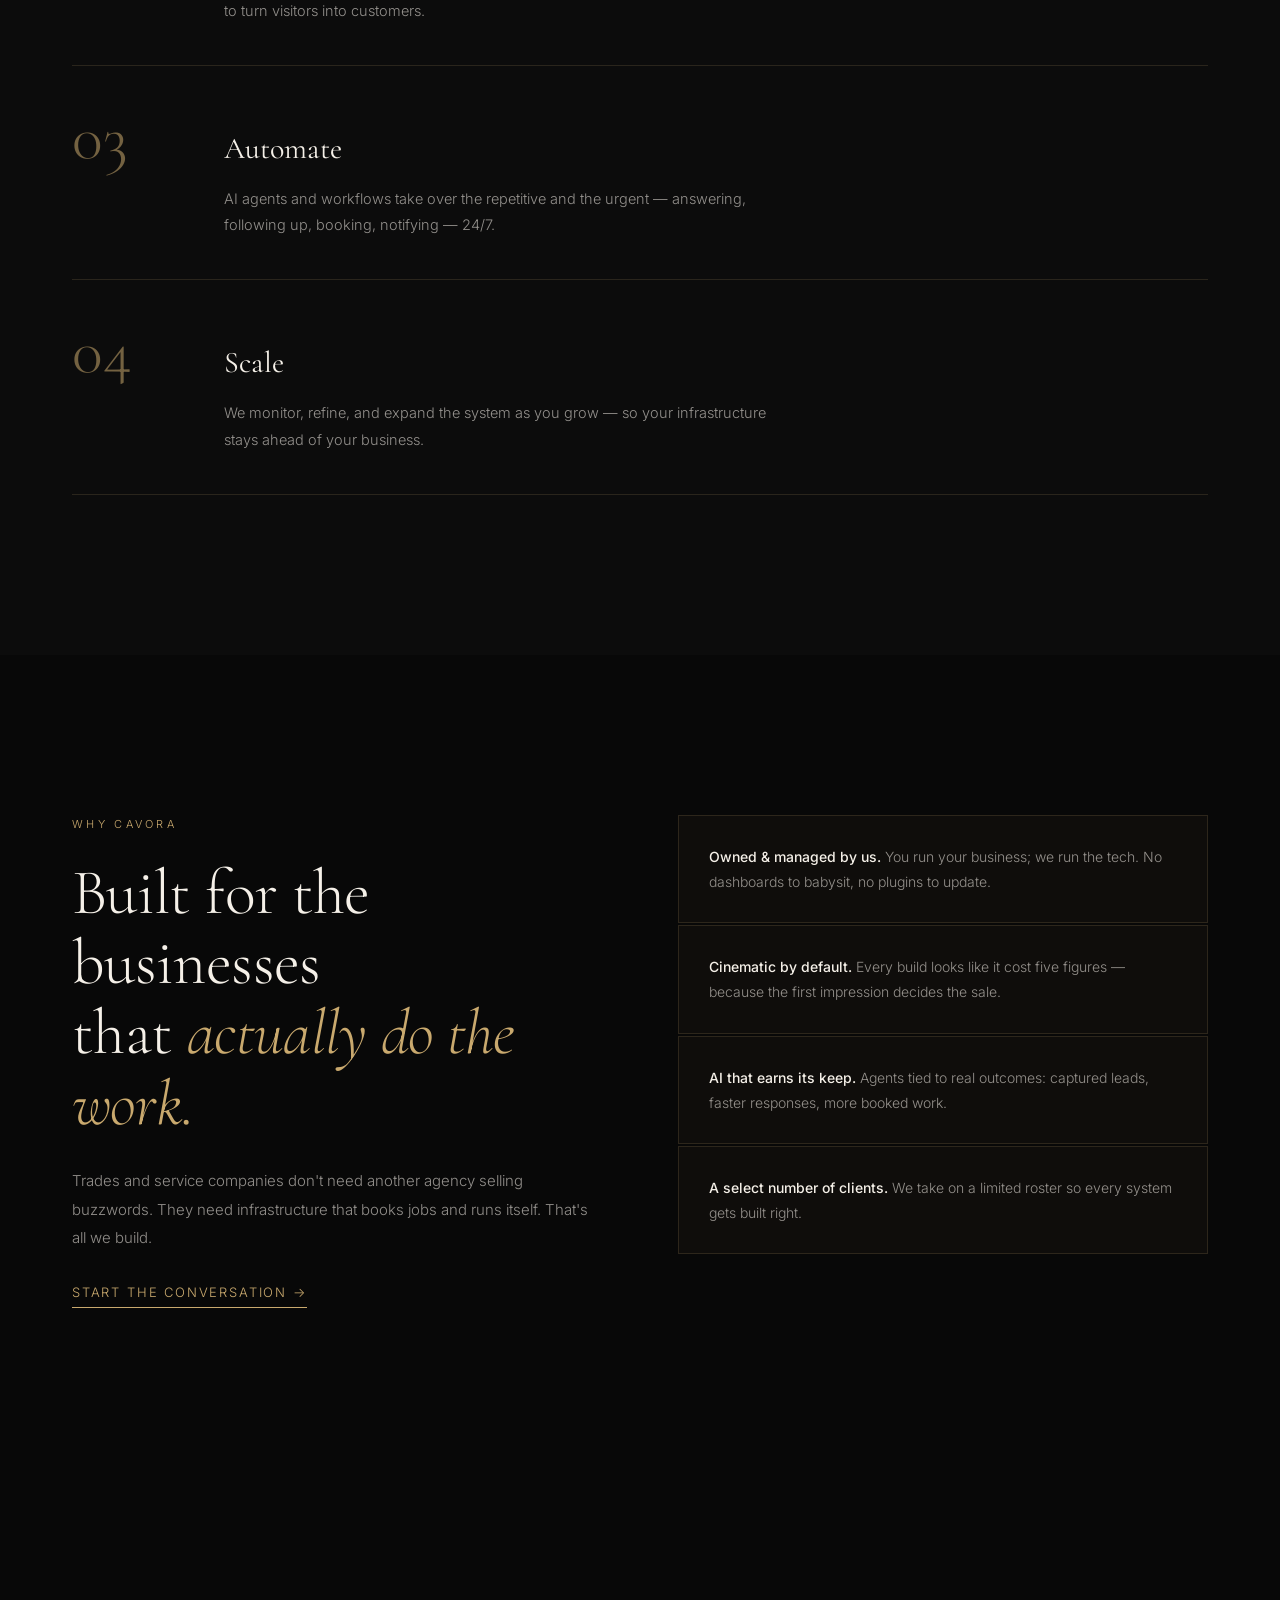
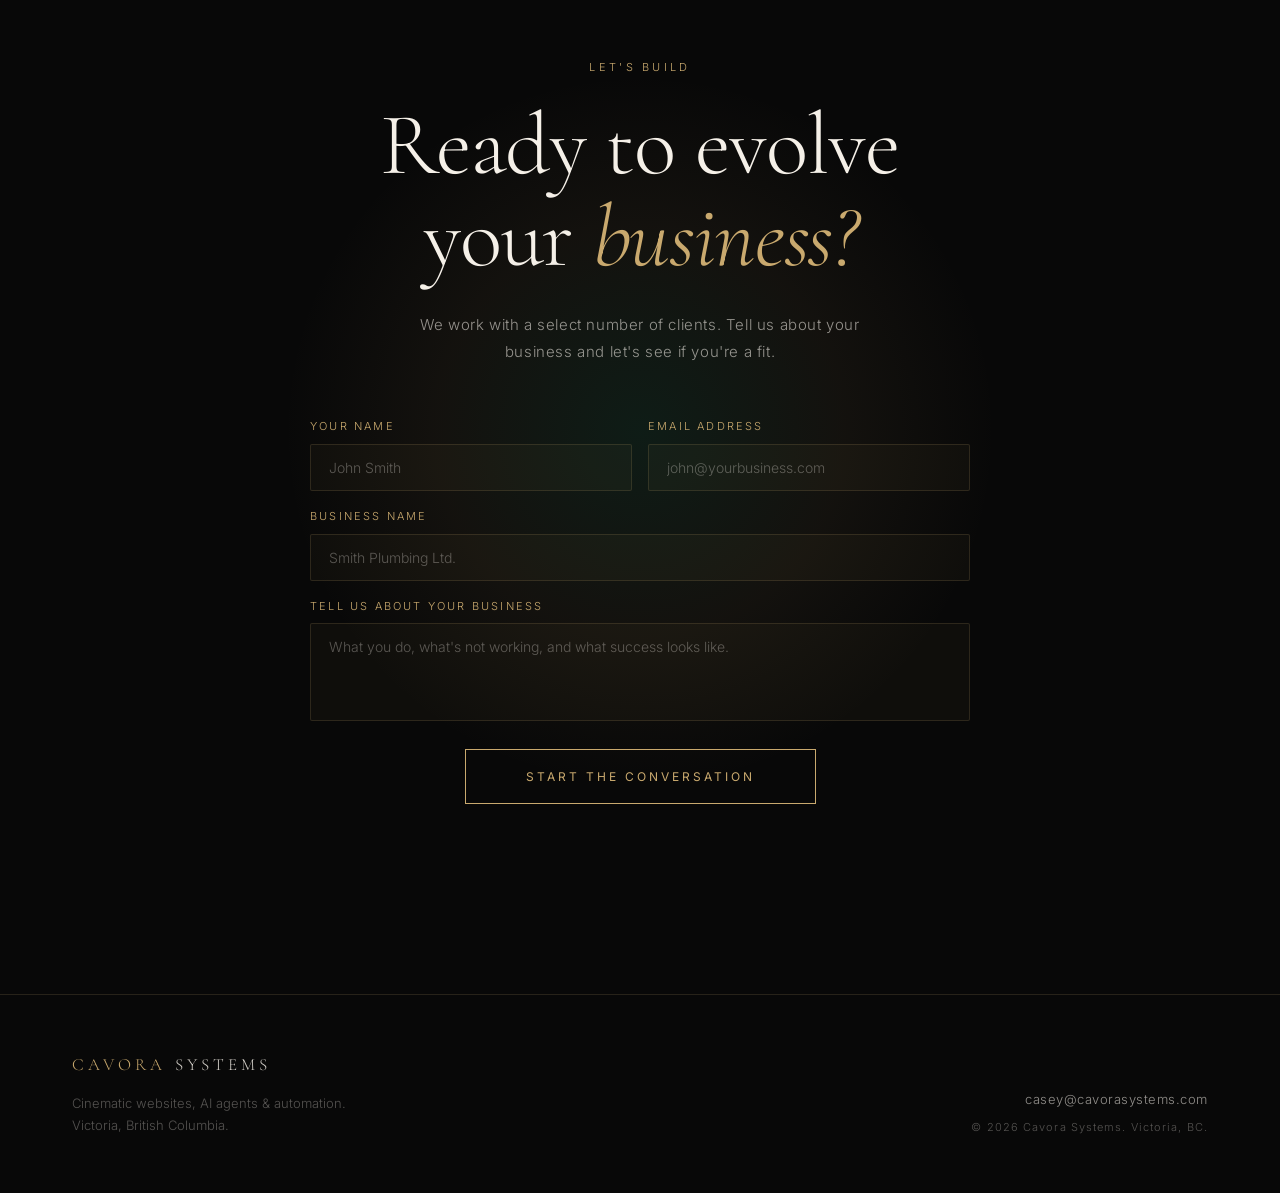
==== commit d01cb8cd: "Revert logo to original PNG" ====
--- a/index.html
+++ b/index.html
@@ -29,6 +29,15 @@
 <link rel="preconnect" href="https://fonts.gstatic.com" crossorigin />
 <link href="https://fonts.googleapis.com/css2?family=Cormorant+Garamond:ital,wght@0,300;0,400;0,500;0,600;1,300;1,400&family=Inter:wght@300;400;500;600&display=swap" rel="stylesheet" />
 <link rel="stylesheet" href="css/styles.css" />
+
+<!-- Google Analytics -->
+<script async src="https://www.googletagmanager.com/gtag/js?id=G-6NTEMH7LNJ"></script>
+<script>
+  window.dataLayer = window.dataLayer || [];
+  function gtag(){dataLayer.push(arguments);}
+  gtag('js', new Date());
+  gtag('config', 'G-6NTEMH7LNJ');
+</script>
 
 <!-- Local business structured data for Google -->
 <script type="application/ld+json">
@@ -67,7 +76,7 @@
 <nav id="main-nav" aria-label="Main navigation">
   <a href="#top" class="nav-logo">Cavora<span>Systems</span></a>
   <ul class="nav-links">
-    <li><a href="#work">Work</a></li>
+    <li><a href="portfolio.html">Work</a></li>
     <li><a href="#services">Services</a></li>
     <li><a href="#process">Process</a></li>
     <li><a href="#why">Why Cavora</a></li>
@@ -78,7 +87,7 @@
 
 <div class="mobile-menu" id="mobile-menu" aria-hidden="true">
   <ul>
-    <li><a href="#work">Work</a></li>
+    <li><a href="portfolio.html">Work</a></li>
     <li><a href="#services">Services</a></li>
     <li><a href="#process">Process</a></li>
     <li><a href="#why">Why Cavora</a></li>
@@ -232,8 +241,7 @@
   <p class="section-eyebrow reveal" style="text-align:center">Let's Build</p>
   <h2 class="cta-headline reveal" id="contact-heading">Ready to evolve<br/>your <em>business?</em></h2>
   <p class="cta-sub reveal">We work with a select number of clients. Tell us about your business and let's see if you're a fit.</p>
-  <!-- SETUP REQUIRED: Go to formspree.io → sign up free → New Form → copy your form ID → replace YOUR_FORM_ID below -->
-  <form class="contact-form reveal" action="https://formspree.io/f/YOUR_FORM_ID" method="POST">
+  <form class="contact-form reveal" action="https://formspree.io/f/mdarpyvd" method="POST">
     <div class="form-row">
       <div class="form-field">
         <label for="cf-name">Your Name</label>
